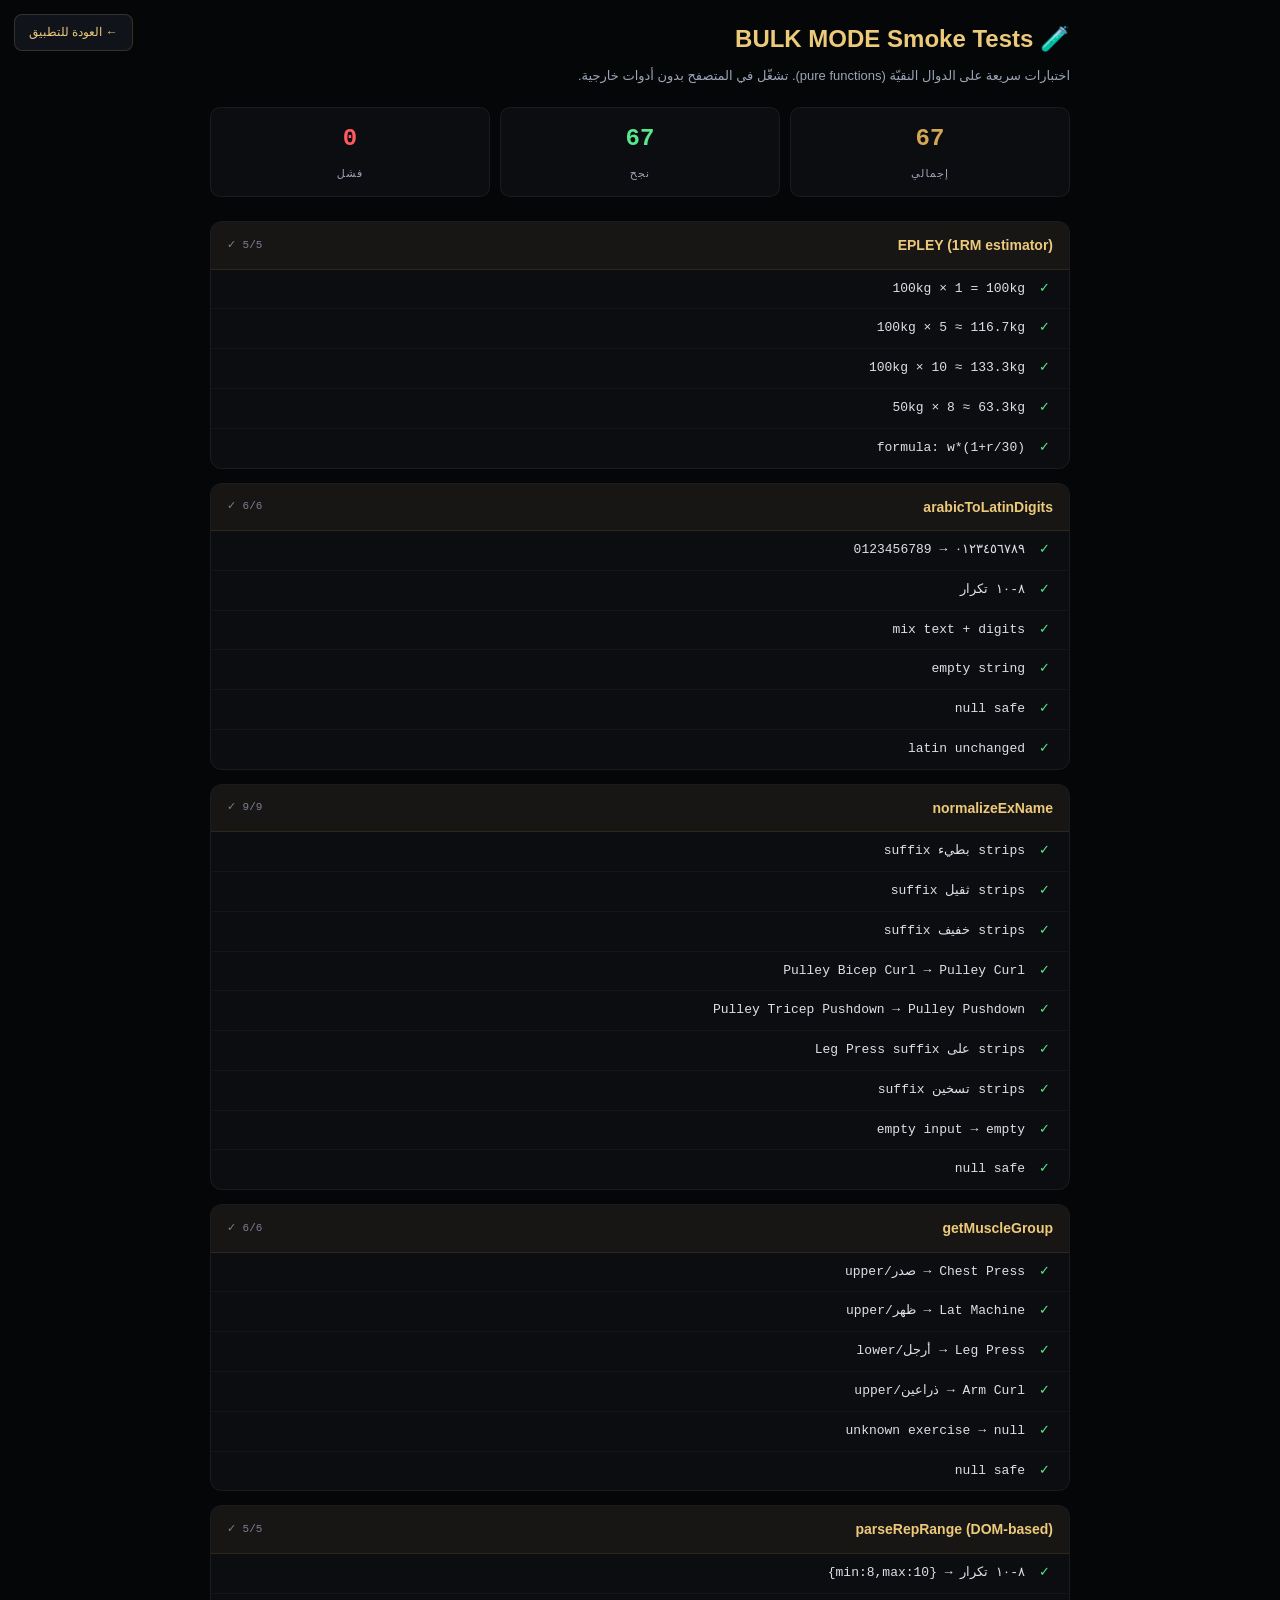
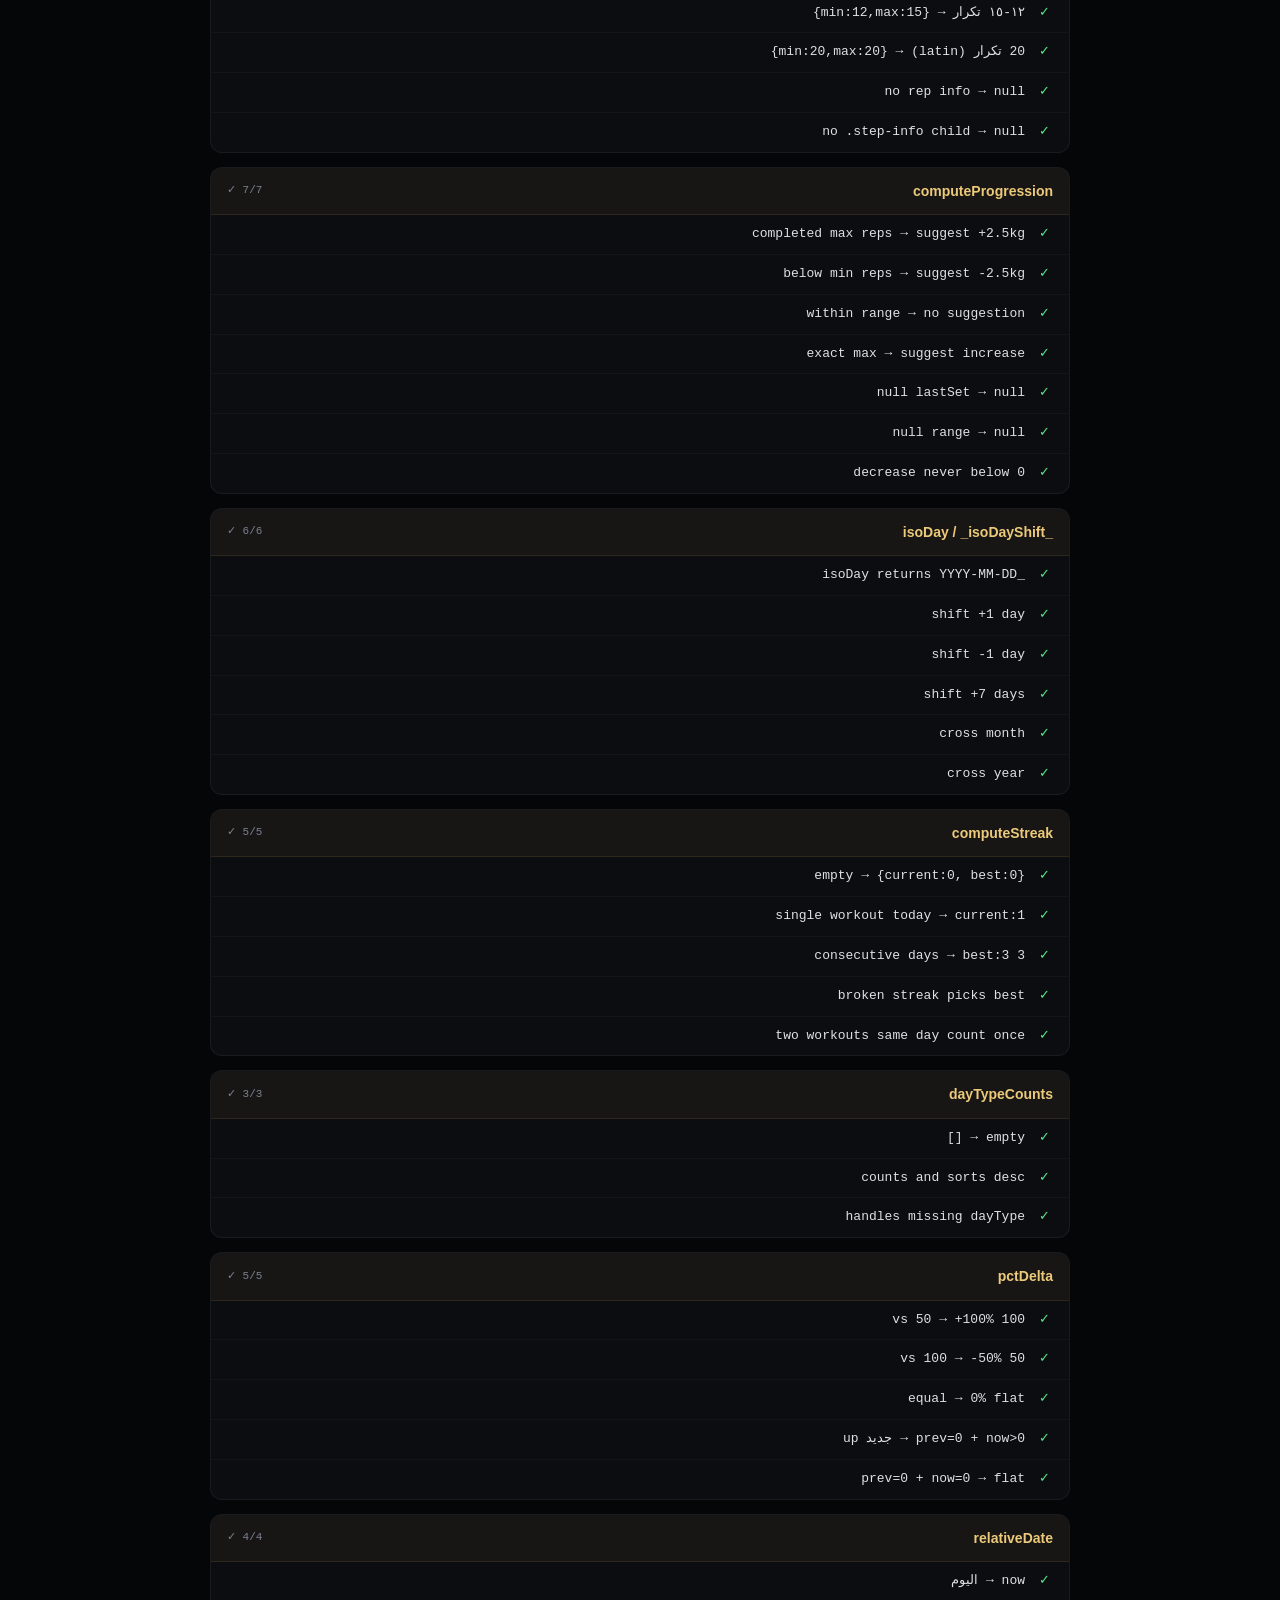
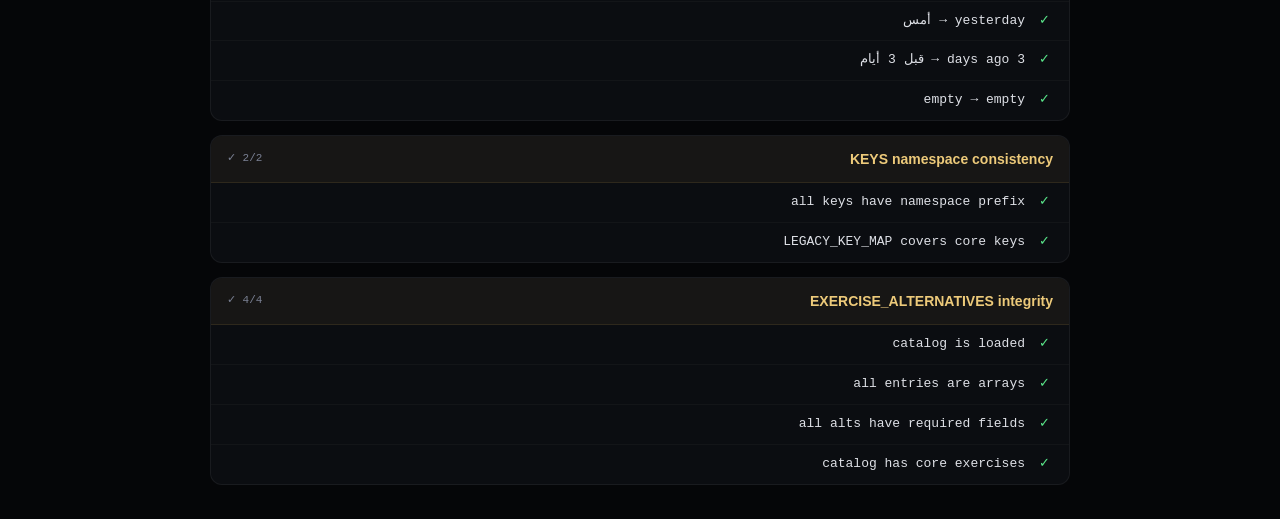
==== test.html @ 4becd94b "3.1" ====
<!DOCTYPE html>
<html lang="ar" dir="rtl">
<head>
<meta charset="UTF-8">
<meta name="viewport" content="width=device-width, initial-scale=1">
<title>BULK MODE — Smoke Tests</title>
<style>
  :root{--bg:#050608;--s1:#0B0D11;--s2:#10131A;--tx:#DEE0E6;--tx2:#9CA4B5;--tx3:#7A8093;--g1:#D4A853;--g2:#EDCA7A;--red:#FF5A5F;--grn:#5AE68A;--blue:#5AB4FF}
  *{box-sizing:border-box;margin:0;padding:0}
  body{background:var(--bg);color:var(--tx);font-family:'Rubik',sans-serif,system-ui;padding:20px;line-height:1.6;max-width:900px;margin:0 auto}
  h1{font-size:24px;margin-bottom:8px;color:var(--g2)}
  .subtitle{color:var(--tx2);font-size:13px;margin-bottom:20px}
  .summary{display:flex;gap:10px;margin-bottom:24px;flex-wrap:wrap}
  .stat{flex:1;min-width:120px;background:var(--s1);border:1px solid rgba(255,255,255,.06);border-radius:10px;padding:12px;text-align:center}
  .stat b{display:block;font-size:24px;font-family:'JetBrains Mono',monospace;font-weight:700}
  .stat span{font-size:11px;color:var(--tx2);text-transform:uppercase;letter-spacing:1px}
  .stat.pass b{color:var(--grn)}
  .stat.fail b{color:var(--red)}
  .stat.total b{color:var(--g1)}
  .group{background:var(--s1);border:1px solid rgba(255,255,255,.06);border-radius:12px;margin-bottom:14px;overflow:hidden}
  .group-title{padding:12px 16px;font-weight:700;background:rgba(212,168,83,.06);border-bottom:1px solid rgba(212,168,83,.12);color:var(--g2);font-size:14px;display:flex;justify-content:space-between;align-items:center}
  .group-title small{font-family:'JetBrains Mono',monospace;font-size:11px;color:var(--tx3);font-weight:400}
  .test{padding:9px 16px;border-bottom:1px solid rgba(255,255,255,.03);font-size:13px;display:flex;align-items:flex-start;gap:10px;font-family:'JetBrains Mono',monospace}
  .test:last-child{border-bottom:none}
  .test .icon{flex-shrink:0;width:18px;text-align:center}
  .test.pass .icon{color:var(--grn)}
  .test.fail .icon{color:var(--red)}
  .test.fail{background:rgba(255,90,95,.04)}
  .test .name{flex:1;color:var(--tx)}
  .test .msg{color:var(--tx3);font-size:11px;margin-top:3px;display:block}
  .test.fail .msg{color:var(--red)}
  .nav{position:fixed;top:14px;left:14px;background:var(--s2);border:1px solid rgba(212,168,83,.2);color:var(--g2);padding:8px 14px;border-radius:8px;text-decoration:none;font-size:12px;font-family:'Rubik',sans-serif}
  .nav:hover{background:rgba(212,168,83,.1)}
</style>
</head>
<body>
<a href="index.html" class="nav">← العودة للتطبيق</a>

<h1>🧪 BULK MODE Smoke Tests</h1>
<div class="subtitle">اختبارات سريعة على الدوال النقيّة (pure functions). تشغّل في المتصفح بدون أدوات خارجية.</div>

<div class="summary" id="summary">
  <div class="stat total"><b id="totalCount">0</b><span>إجمالي</span></div>
  <div class="stat pass"><b id="passCount">0</b><span>نجح</span></div>
  <div class="stat fail"><b id="failCount">0</b><span>فشل</span></div>
</div>

<div id="results"></div>

<!-- نحمّل ملفات المنطق مباشرة -->
<script src="js/data.js"></script>
<script src="js/session.js"></script>
<script src="js/substitutions.js"></script>
<script src="js/progress.js"></script>

<script>
// ============ Test Framework ============
const TESTS = [];
const RESULTS = [];

function group(name, fn){
  const g = {name, tests: []};
  TESTS.push(g);
  const original = {add: (t)=>g.tests.push(t)};
  fn(original);
}

function test(name, fn){
  return {name, fn};
}

function assertEq(actual, expected, msg){
  const a = JSON.stringify(actual);
  const e = JSON.stringify(expected);
  if(a !== e) throw new Error((msg?msg+'\n':'')+`expected ${e}, got ${a}`);
}

function assertTrue(cond, msg){
  if(!cond) throw new Error(msg || 'expected truthy value');
}

function assertNear(actual, expected, tolerance=0.01, msg){
  if(Math.abs(actual-expected) > tolerance) throw new Error((msg?msg+'\n':'')+`expected ~${expected}, got ${actual} (tolerance: ${tolerance})`);
}

// ============ Test Definitions ============

group('EPLEY (1RM estimator)', (g)=>{
  g.add(test('100kg × 1 = 100kg', ()=>assertNear(EPLEY(100,1), 100*1.033, 0.5)));
  g.add(test('100kg × 5 ≈ 116.7kg', ()=>assertNear(EPLEY(100,5), 116.666, 0.5)));
  g.add(test('100kg × 10 ≈ 133.3kg', ()=>assertNear(EPLEY(100,10), 133.333, 0.5)));
  g.add(test('50kg × 8 ≈ 63.3kg', ()=>assertNear(EPLEY(50,8), 63.333, 0.5)));
  g.add(test('formula: w*(1+r/30)', ()=>assertEq(EPLEY(60,6), 60*(1+6/30))));
});

group('arabicToLatinDigits', (g)=>{
  g.add(test('٠١٢٣٤٥٦٧٨٩ → 0123456789', ()=>assertEq(arabicToLatinDigits('٠١٢٣٤٥٦٧٨٩'), '0123456789')));
  g.add(test('٨-١٠ تكرار', ()=>assertEq(arabicToLatinDigits('٨-١٠ تكرار'), '8-10 تكرار')));
  g.add(test('mix text + digits', ()=>assertEq(arabicToLatinDigits('سيت ٣ · ١٥ كجم'), 'سيت 3 · 15 كجم')));
  g.add(test('empty string', ()=>assertEq(arabicToLatinDigits(''), '')));
  g.add(test('null safe', ()=>assertEq(arabicToLatinDigits(null), '')));
  g.add(test('latin unchanged', ()=>assertEq(arabicToLatinDigits('hello 123'), 'hello 123')));
});

group('normalizeExName', (g)=>{
  g.add(test('strips بطيء suffix', ()=>assertEq(normalizeExName('Chest Press بطيء'), 'Chest Press')));
  g.add(test('strips ثقيل suffix', ()=>assertEq(normalizeExName('Shoulder Press ثقيل'), 'Shoulder Press')));
  g.add(test('strips خفيف suffix', ()=>assertEq(normalizeExName('Leg Press خفيف'), 'Leg Press')));
  g.add(test('Pulley Bicep Curl → Pulley Curl', ()=>assertEq(normalizeExName('Pulley — Bicep Curl'), 'Pulley Curl')));
  g.add(test('Pulley Tricep Pushdown → Pulley Pushdown', ()=>assertEq(normalizeExName('Pulley — Tricep Pushdown'), 'Pulley Pushdown')));
  g.add(test('strips على Leg Press suffix', ()=>assertEq(normalizeExName('Calf Raise على Leg Press'), 'Calf Raise')));
  g.add(test('strips تسخين suffix', ()=>assertEq(normalizeExName('Chest Press — تسخين'), 'Chest Press')));
  g.add(test('empty input → empty', ()=>assertEq(normalizeExName(''), '')));
  g.add(test('null safe', ()=>assertEq(normalizeExName(null), '')));
});

group('getMuscleGroup', (g)=>{
  g.add(test('Chest Press → صدر/upper', ()=>{
    const mg = getMuscleGroup('Chest Press');
    assertTrue(mg && mg.group==='صدر' && mg.region==='upper');
  }));
  g.add(test('Lat Machine → ظهر/upper', ()=>{
    const mg = getMuscleGroup('Lat Machine');
    assertTrue(mg && mg.group==='ظهر' && mg.region==='upper');
  }));
  g.add(test('Leg Press → أرجل/lower', ()=>{
    const mg = getMuscleGroup('Leg Press');
    assertTrue(mg && mg.group==='أرجل' && mg.region==='lower');
  }));
  g.add(test('Arm Curl → ذراعين/upper', ()=>{
    const mg = getMuscleGroup('Arm Curl');
    assertTrue(mg && mg.group==='ذراعين' && mg.region==='upper');
  }));
  g.add(test('unknown exercise → null', ()=>assertEq(getMuscleGroup('Unknown Exercise'), null)));
  g.add(test('null safe', ()=>assertEq(getMuscleGroup(null), null)));
});

group('parseRepRange (DOM-based)', (g)=>{
  function makeStep(infoText){
    const step = document.createElement('div');
    step.innerHTML = `<div class="step-info">${infoText}</div>`;
    return step;
  }
  g.add(test('٨-١٠ تكرار → {min:8,max:10}', ()=>{
    const r = parseRepRange(makeStep('٨-١٠ تكرار · ١٥ كجم'));
    assertEq(r, {min:8, max:10});
  }));
  g.add(test('١٢-١٥ تكرار → {min:12,max:15}', ()=>{
    const r = parseRepRange(makeStep('١٢-١٥ تكرار'));
    assertEq(r, {min:12, max:15});
  }));
  g.add(test('20 تكرار (latin) → {min:20,max:20}', ()=>{
    const r = parseRepRange(makeStep('20 تكرار'));
    assertEq(r, {min:20, max:20});
  }));
  g.add(test('no rep info → null', ()=>{
    const r = parseRepRange(makeStep('بدون أرقام'));
    assertEq(r, null);
  }));
  g.add(test('no .step-info child → null', ()=>{
    const empty = document.createElement('div');
    assertEq(parseRepRange(empty), null);
  }));
});

group('computeProgression', (g)=>{
  g.add(test('completed max reps → suggest +2.5kg', ()=>{
    const s = computeProgression({weight:15, reps:10}, {min:8, max:10});
    assertEq(s.suggestedWeight, 17.5);
    assertEq(s.kind, 'increase');
  }));
  g.add(test('below min reps → suggest -2.5kg', ()=>{
    const s = computeProgression({weight:15, reps:6}, {min:8, max:10});
    assertEq(s.suggestedWeight, 12.5);
    assertEq(s.kind, 'decrease');
  }));
  g.add(test('within range → no suggestion', ()=>{
    const s = computeProgression({weight:15, reps:9}, {min:8, max:10});
    assertEq(s, null);
  }));
  g.add(test('exact max → suggest increase', ()=>{
    const s = computeProgression({weight:20, reps:10}, {min:8, max:10});
    assertEq(s.kind, 'increase');
  }));
  g.add(test('null lastSet → null', ()=>assertEq(computeProgression(null, {min:8,max:10}), null)));
  g.add(test('null range → null', ()=>assertEq(computeProgression({weight:15,reps:10}, null), null)));
  g.add(test('decrease never below 0', ()=>{
    const s = computeProgression({weight:1, reps:2}, {min:8, max:10});
    assertTrue(s.suggestedWeight >= 0);
  }));
});

group('_isoDay / _isoDayShift', (g)=>{
  g.add(test('_isoDay returns YYYY-MM-DD', ()=>{
    const d = _isoDay();
    assertTrue(/^\d{4}-\d{2}-\d{2}$/.test(d), 'format: '+d);
  }));
  g.add(test('shift +1 day', ()=>assertEq(_isoDayShift('2026-05-20', 1), '2026-05-21')));
  g.add(test('shift -1 day', ()=>assertEq(_isoDayShift('2026-05-20', -1), '2026-05-19')));
  g.add(test('shift +7 days', ()=>assertEq(_isoDayShift('2026-05-20', 7), '2026-05-27')));
  g.add(test('cross month', ()=>assertEq(_isoDayShift('2026-05-31', 1), '2026-06-01')));
  g.add(test('cross year', ()=>assertEq(_isoDayShift('2026-12-31', 1), '2027-01-01')));
});

group('computeStreak', (g)=>{
  function mkW(dateISO){return {startTime: dateISO+'T10:00:00Z'}}
  g.add(test('empty → {current:0, best:0}', ()=>assertEq(computeStreak([]), {current:0, best:0})));
  g.add(test('single workout today → current:1', ()=>{
    const today = _isoDay();
    const r = computeStreak([mkW(today)]);
    assertEq(r.current, 1);
    assertEq(r.best, 1);
  }));
  g.add(test('3 consecutive days → best:3', ()=>{
    const today = _isoDay();
    const yest = _isoDayShift(today, -1);
    const prev2 = _isoDayShift(today, -2);
    const r = computeStreak([mkW(prev2), mkW(yest), mkW(today)]);
    assertEq(r.current, 3);
    assertEq(r.best, 3);
  }));
  g.add(test('broken streak picks best', ()=>{
    // 3 in a row, gap, then 2 in a row (older first)
    const r = computeStreak([
      mkW('2026-01-01'), mkW('2026-01-02'), mkW('2026-01-03'),  // best:3
      mkW('2026-01-10'), mkW('2026-01-11')                       // current:0 (too old)
    ]);
    assertEq(r.best, 3);
  }));
  g.add(test('two workouts same day count once', ()=>{
    const today = _isoDay();
    const r = computeStreak([mkW(today), mkW(today)]);
    assertEq(r.current, 1);
  }));
});

group('dayTypeCounts', (g)=>{
  g.add(test('empty → []', ()=>assertEq(dayTypeCounts([]), [])));
  g.add(test('counts and sorts desc', ()=>{
    const r = dayTypeCounts([
      {dayType:'UPPER A'}, {dayType:'UPPER A'}, {dayType:'UPPER A'},
      {dayType:'BACK & WINGS'}, {dayType:'BACK & WINGS'},
      {dayType:'ARMS A'}
    ]);
    assertEq(r[0], ['UPPER A', 3]);
    assertEq(r[1], ['BACK & WINGS', 2]);
    assertEq(r[2], ['ARMS A', 1]);
  }));
  g.add(test('handles missing dayType', ()=>{
    const r = dayTypeCounts([{dayType:'UPPER A'}, {}]);
    assertEq(r.length, 2);
  }));
});

group('pctDelta', (g)=>{
  g.add(test('100 vs 50 → +100%', ()=>{
    const d = pctDelta(100, 50);
    assertEq(d.txt, '+100%');
    assertEq(d.cls, 'up');
  }));
  g.add(test('50 vs 100 → -50%', ()=>{
    const d = pctDelta(50, 100);
    assertEq(d.txt, '-50%');
    assertEq(d.cls, 'down');
  }));
  g.add(test('equal → 0% flat', ()=>{
    const d = pctDelta(75, 75);
    assertEq(d.txt, '0%');
    assertEq(d.cls, 'flat');
  }));
  g.add(test('prev=0 + now>0 → جديد up', ()=>{
    const d = pctDelta(50, 0);
    assertEq(d.cls, 'up');
  }));
  g.add(test('prev=0 + now=0 → flat', ()=>{
    const d = pctDelta(0, 0);
    assertEq(d.cls, 'flat');
  }));
});

group('relativeDate', (g)=>{
  g.add(test('now → اليوم', ()=>assertEq(relativeDate(new Date().toISOString()), 'اليوم')));
  g.add(test('yesterday → أمس', ()=>{
    const y = new Date(); y.setDate(y.getDate()-1);
    assertEq(relativeDate(y.toISOString()), 'أمس');
  }));
  g.add(test('3 days ago → قبل 3 أيام', ()=>{
    const d = new Date(); d.setDate(d.getDate()-3);
    assertEq(relativeDate(d.toISOString()), 'قبل 3 أيام');
  }));
  g.add(test('empty → empty', ()=>assertEq(relativeDate(''), '')));
});

group('KEYS namespace consistency', (g)=>{
  g.add(test('all keys have namespace prefix', ()=>{
    for(const [k,v] of Object.entries(KEYS)){
      assertTrue(/^(app|session|subs):/.test(v), `${k}=${v} missing prefix`);
    }
  }));
  g.add(test('LEGACY_KEY_MAP covers core keys', ()=>{
    assertTrue(LEGACY_KEY_MAP['onboarded']);
    assertTrue(LEGACY_KEY_MAP['currentSession']);
    assertTrue(LEGACY_KEY_MAP['theme']);
    assertTrue(LEGACY_KEY_MAP['substitutions']);
  }));
});

group('EXERCISE_ALTERNATIVES integrity', (g)=>{
  g.add(test('catalog is loaded', ()=>assertTrue(typeof EXERCISE_ALTERNATIVES === 'object')));
  g.add(test('all entries are arrays', ()=>{
    for(const [name,alts] of Object.entries(EXERCISE_ALTERNATIVES)){
      assertTrue(Array.isArray(alts), `${name} not an array`);
    }
  }));
  g.add(test('all alts have required fields', ()=>{
    for(const [name,alts] of Object.entries(EXERCISE_ALTERNATIVES)){
      for(const alt of alts){
        assertTrue(typeof alt.name === 'string', `${name}: alt missing name`);
        assertTrue(typeof alt.reason === 'string', `${name}: alt missing reason`);
        assertTrue(typeof alt.muscleMatch === 'number', `${name}: alt missing muscleMatch`);
        assertTrue(alt.muscleMatch>=0 && alt.muscleMatch<=100, `${name}: muscleMatch out of range`);
      }
    }
  }));
  g.add(test('catalog has core exercises', ()=>{
    assertTrue(EXERCISE_ALTERNATIVES['Chest Press']);
    assertTrue(EXERCISE_ALTERNATIVES['Lat Machine']);
    assertTrue(EXERCISE_ALTERNATIVES['Leg Press']);
  }));
});

// ============ Runner ============
function runTests(){
  const resultsEl = document.getElementById('results');
  let totalPass=0, totalFail=0, total=0;
  for(const g of TESTS){
    const gEl = document.createElement('div');
    gEl.className = 'group';
    let gPass=0, gFail=0;
    let testsHtml='';
    for(const t of g.tests){
      total++;
      try{
        t.fn();
        gPass++; totalPass++;
        testsHtml += `<div class="test pass"><span class="icon">✓</span><span class="name">${t.name}</span></div>`;
      }catch(e){
        gFail++; totalFail++;
        const msg=(e.message||'').replace(/</g,'&lt;');
        testsHtml += `<div class="test fail"><span class="icon">✗</span><span class="name">${t.name}<span class="msg">${msg}</span></span></div>`;
      }
    }
    const status = gFail>0 ? `${gFail} فشل / ${g.tests.length}` : `${gPass}/${g.tests.length} ✓`;
    gEl.innerHTML = `<div class="group-title">${g.name}<small>${status}</small></div>${testsHtml}`;
    resultsEl.appendChild(gEl);
  }
  document.getElementById('totalCount').textContent = total;
  document.getElementById('passCount').textContent = totalPass;
  document.getElementById('failCount').textContent = totalFail;
  if(totalFail>0) document.title = `(${totalFail} fail) BULK MODE Tests`;
  else document.title = `(✓ ${total}) BULK MODE Tests`;
}

// انتظر حتى تحمّل كل الـ scripts
window.addEventListener('load', runTests);
</script>
</body>
</html>
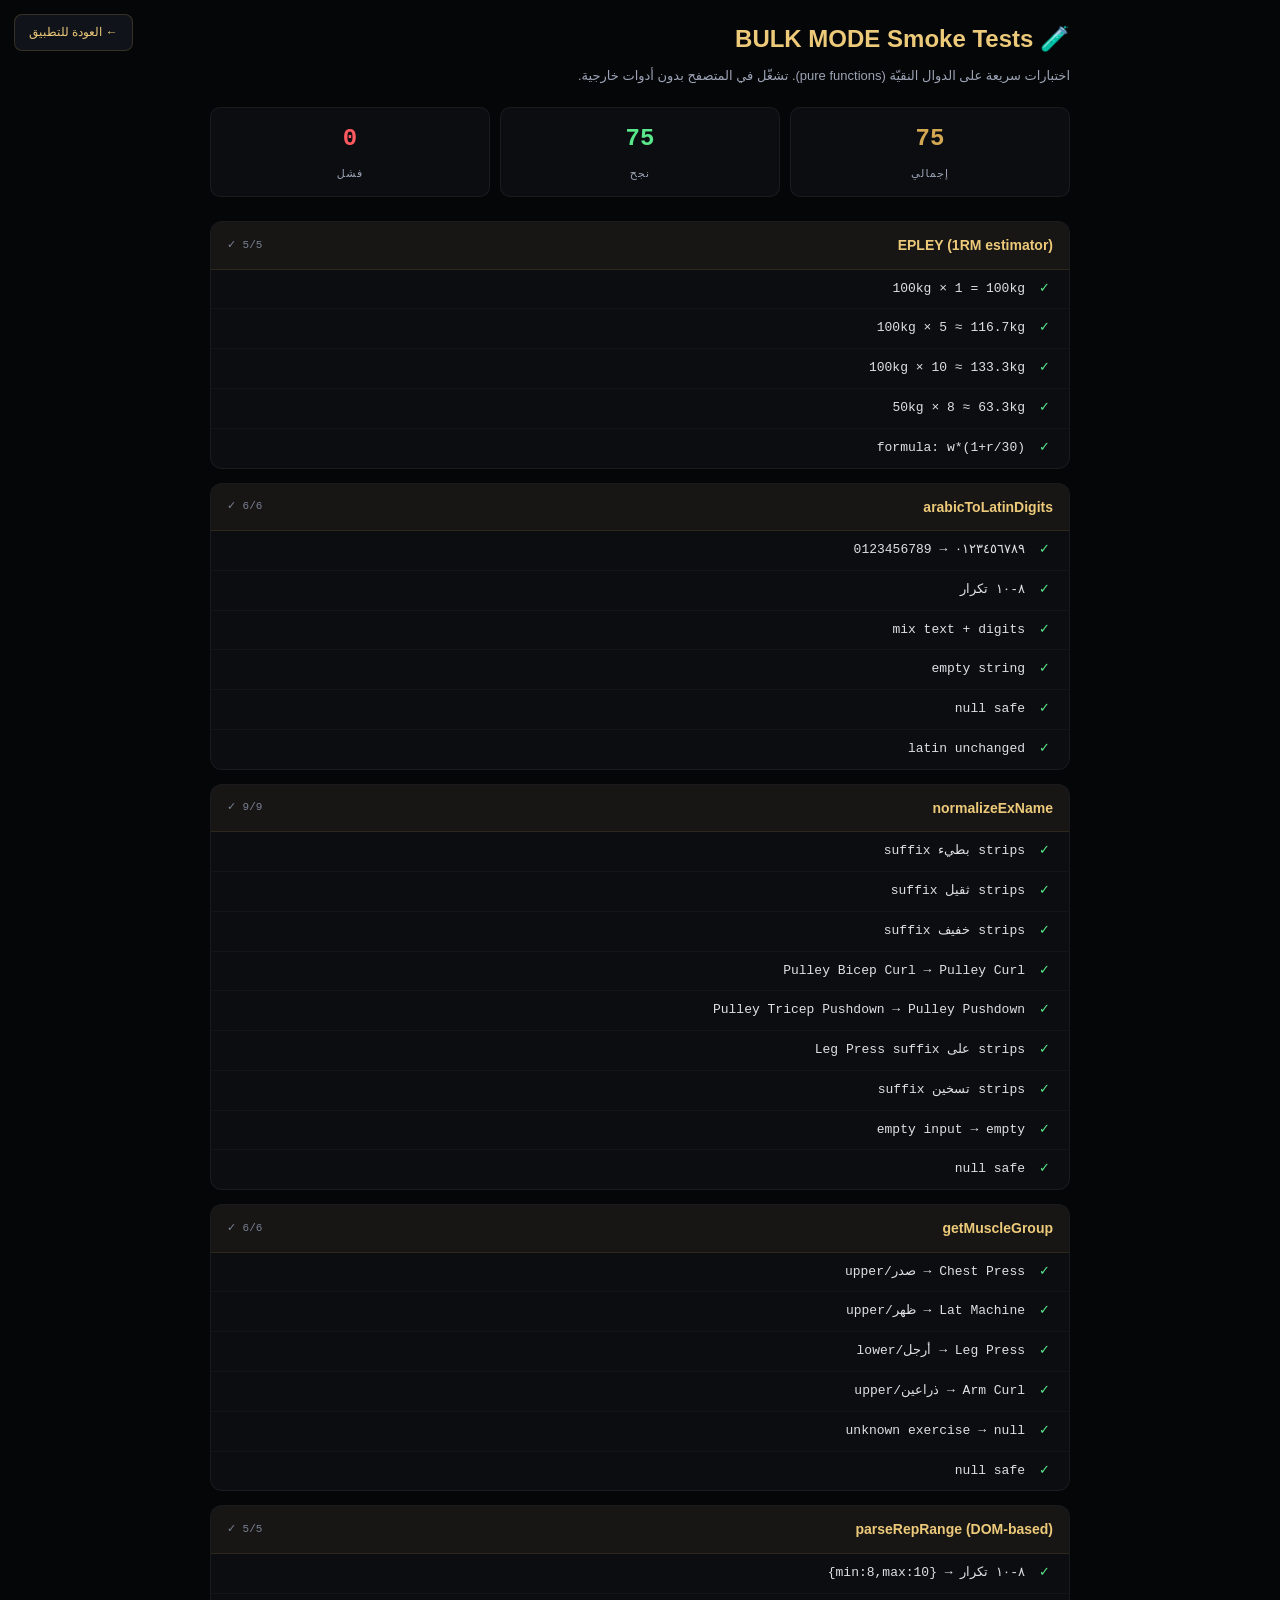
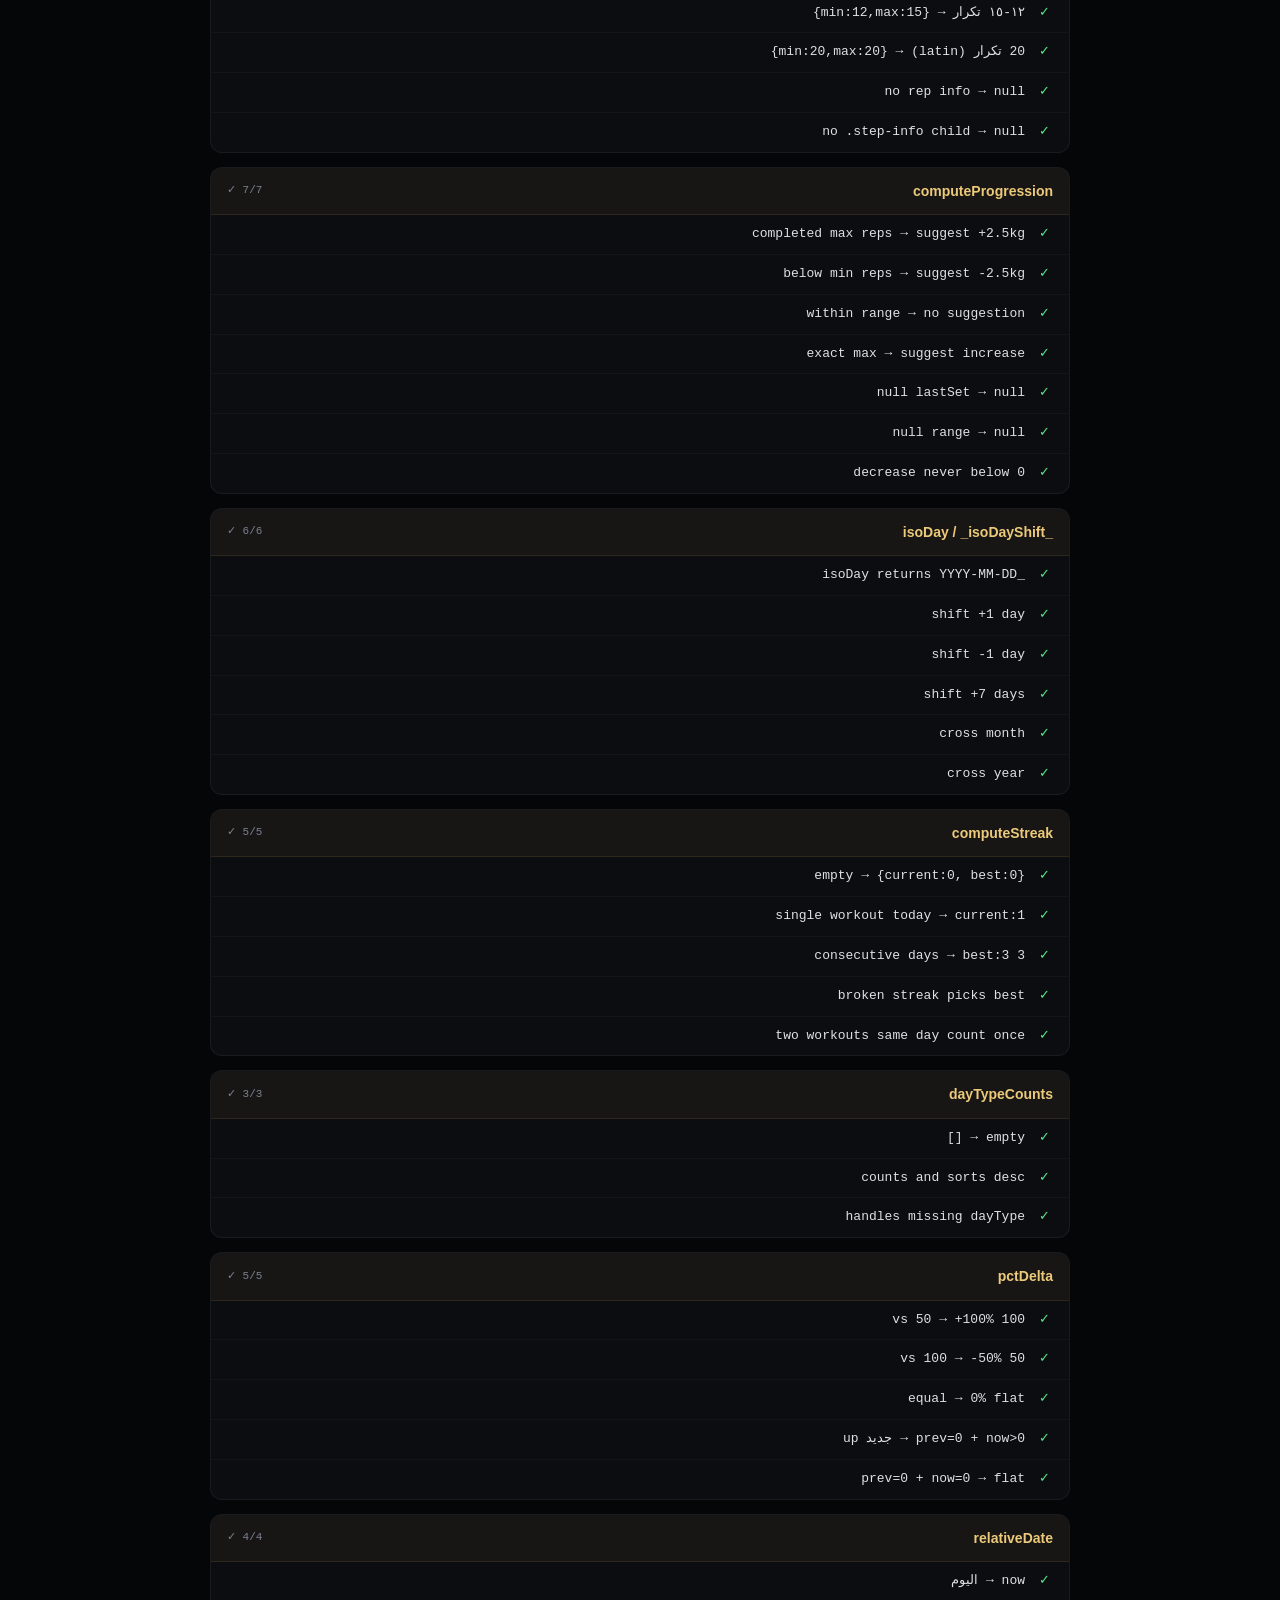
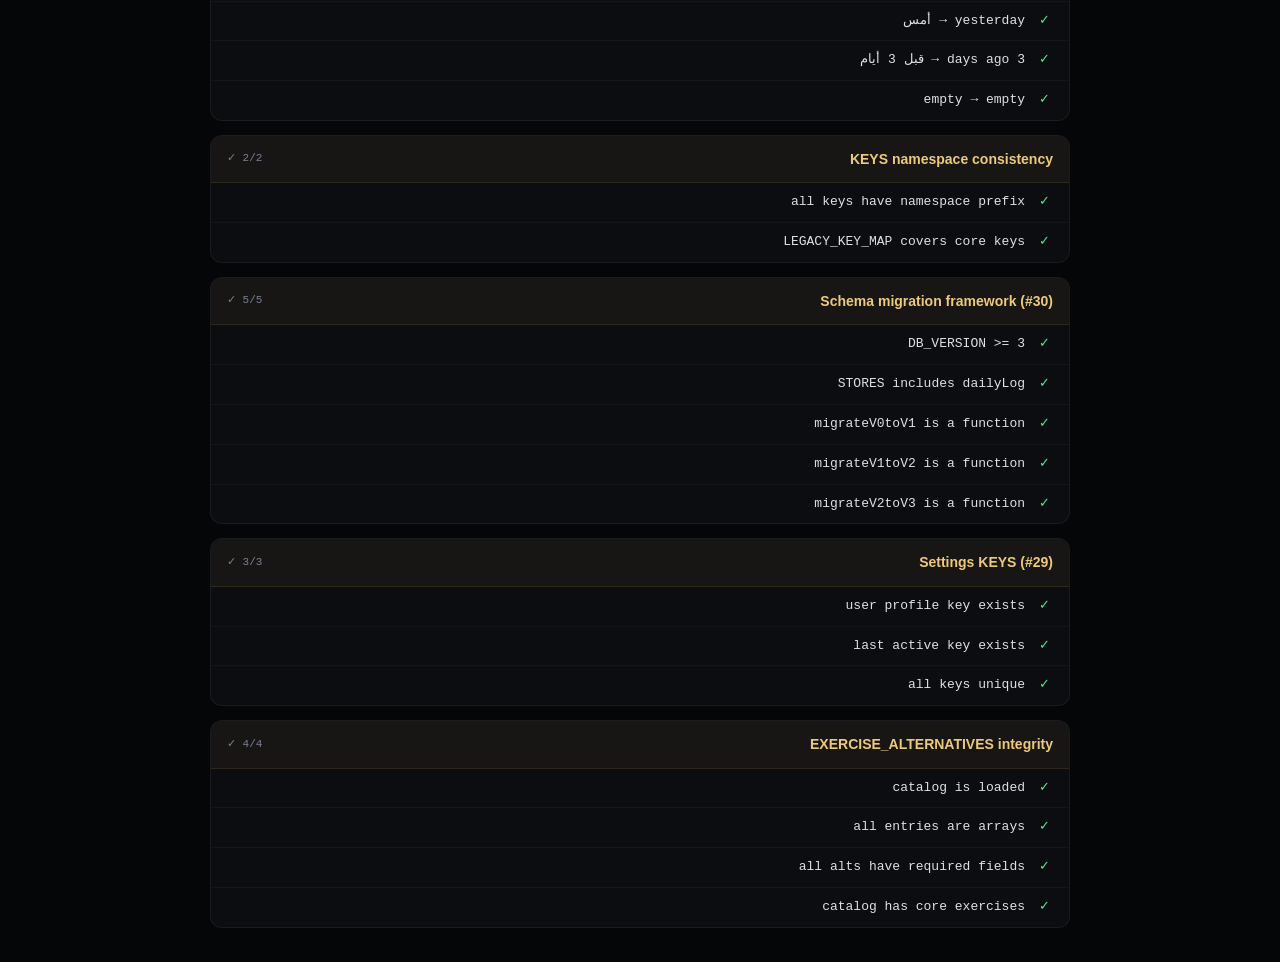
==== commit ac5f9d9c: "3.2" ====
--- a/test.html
+++ b/test.html
@@ -305,6 +305,24 @@
   }));
 });
 
+group('Schema migration framework (#30)', (g)=>{
+  g.add(test('DB_VERSION >= 3', ()=>assertTrue(DB_VERSION >= 3, 'DB_VERSION='+DB_VERSION)));
+  g.add(test('STORES includes dailyLog', ()=>assertTrue(STORES.indexOf('dailyLog') >= 0)));
+  g.add(test('migrateV0toV1 is a function', ()=>assertTrue(typeof migrateV0toV1 === 'function')));
+  g.add(test('migrateV1toV2 is a function', ()=>assertTrue(typeof migrateV1toV2 === 'function')));
+  g.add(test('migrateV2toV3 is a function', ()=>assertTrue(typeof migrateV2toV3 === 'function')));
+});
+
+group('Settings KEYS (#29)', (g)=>{
+  g.add(test('user profile key exists', ()=>assertEq(KEYS.USER_PROFILE, 'app:user_profile')));
+  g.add(test('last active key exists', ()=>assertEq(KEYS.LAST_ACTIVE_AT, 'session:last_active_at')));
+  g.add(test('all keys unique', ()=>{
+    const values = Object.values(KEYS);
+    const unique = new Set(values);
+    assertEq(values.length, unique.size, 'duplicate key found');
+  }));
+});
+
 group('EXERCISE_ALTERNATIVES integrity', (g)=>{
   g.add(test('catalog is loaded', ()=>assertTrue(typeof EXERCISE_ALTERNATIVES === 'object')));
   g.add(test('all entries are arrays', ()=>{
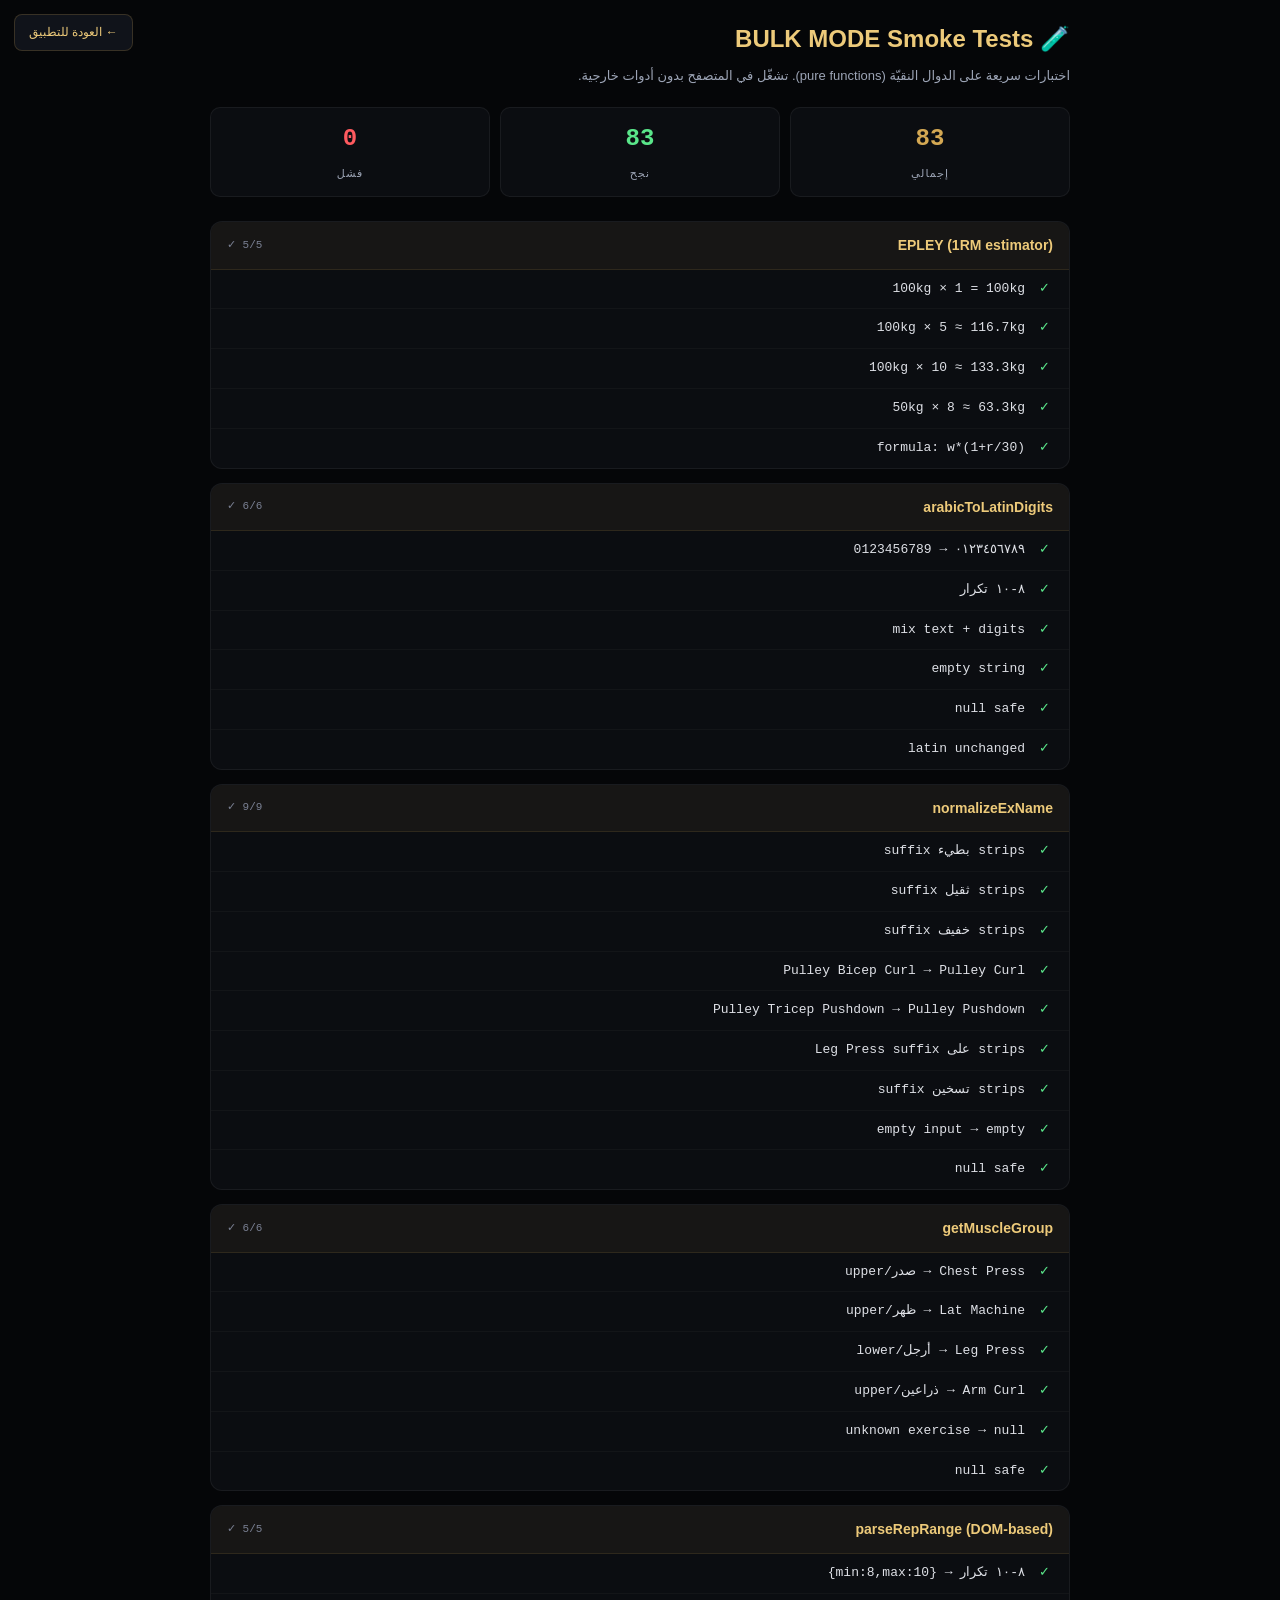
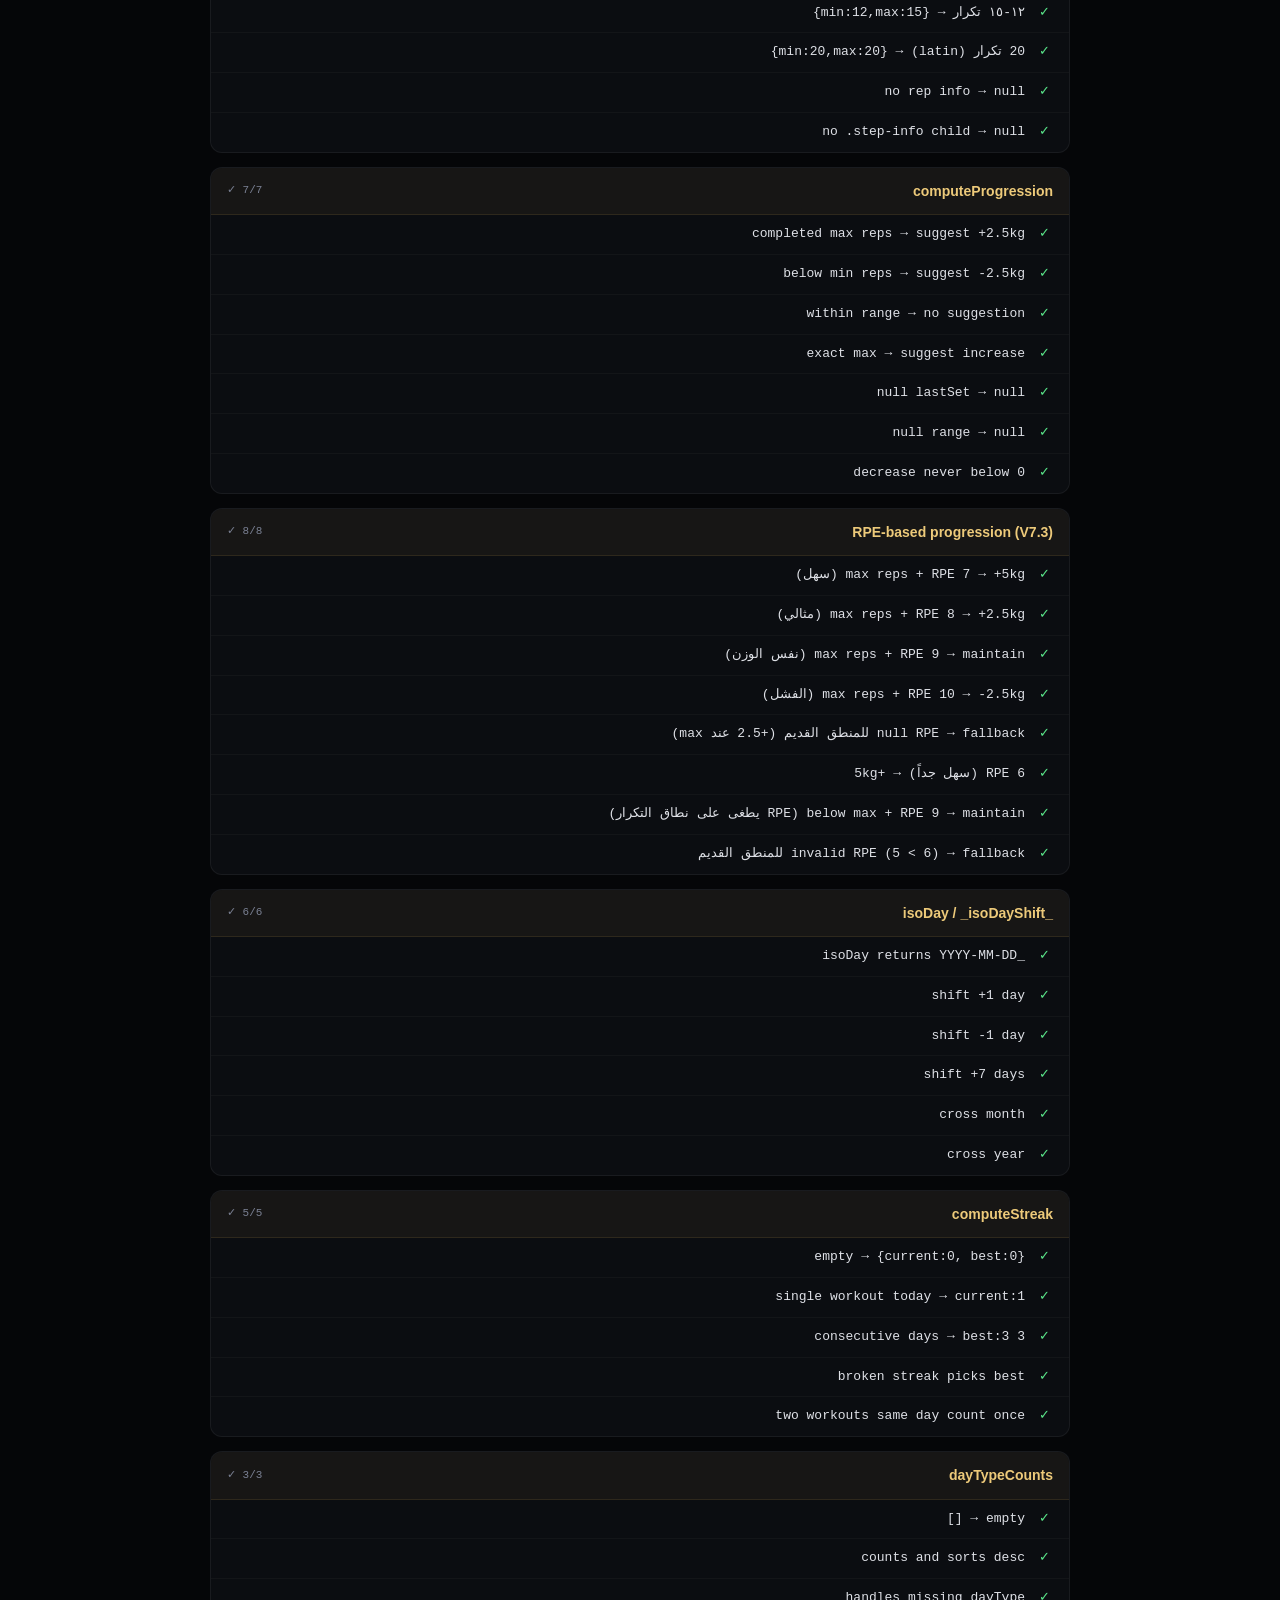
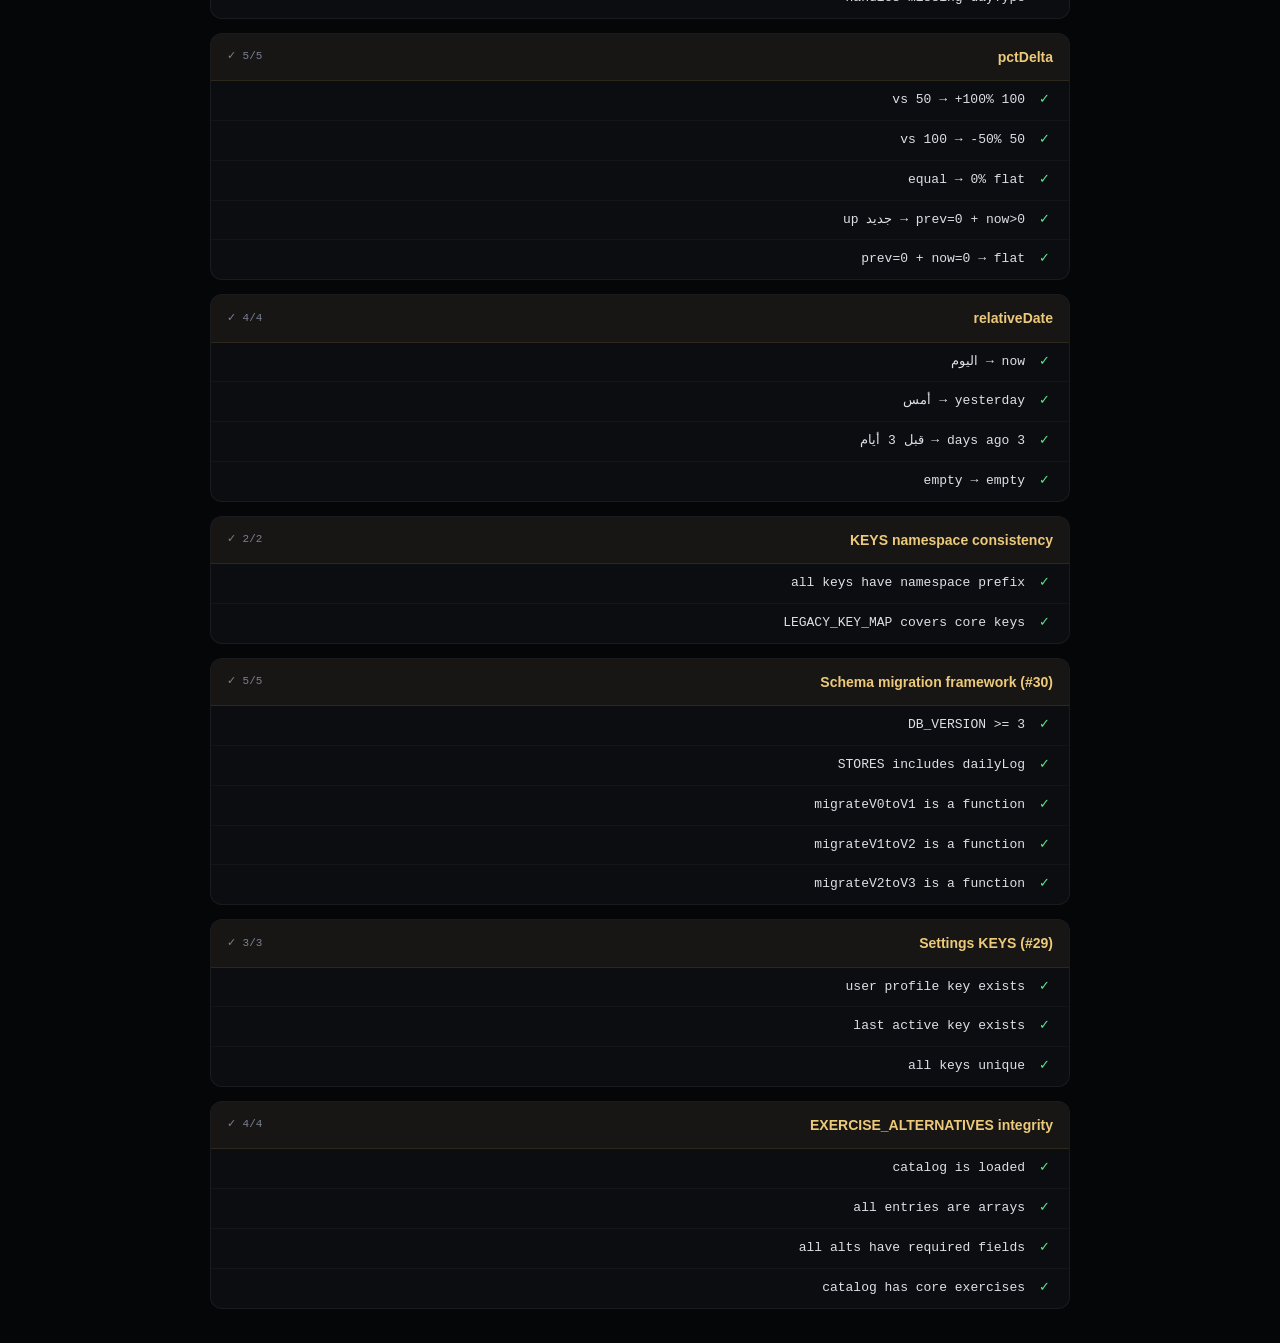
==== commit bd673517: "3.5" ====
--- a/test.html
+++ b/test.html
@@ -190,6 +190,51 @@
   }));
 });
 
+// V7.3 — RPE-based progression tests
+group('RPE-based progression (V7.3)', (g)=>{
+  g.add(test('max reps + RPE 7 → +5kg (سهل)', ()=>{
+    const s = computeProgression({weight:15, reps:10}, {min:8, max:10}, 7);
+    assertEq(s.suggestedWeight, 20);
+    assertEq(s.kind, 'increase');
+  }));
+  g.add(test('max reps + RPE 8 → +2.5kg (مثالي)', ()=>{
+    const s = computeProgression({weight:15, reps:10}, {min:8, max:10}, 8);
+    assertEq(s.suggestedWeight, 17.5);
+    assertEq(s.kind, 'increase');
+  }));
+  g.add(test('max reps + RPE 9 → maintain (نفس الوزن)', ()=>{
+    const s = computeProgression({weight:15, reps:10}, {min:8, max:10}, 9);
+    assertEq(s.suggestedWeight, 15);
+    assertEq(s.kind, 'maintain');
+  }));
+  g.add(test('max reps + RPE 10 → -2.5kg (الفشل)', ()=>{
+    const s = computeProgression({weight:15, reps:10}, {min:8, max:10}, 10);
+    assertEq(s.suggestedWeight, 12.5);
+    assertEq(s.kind, 'decrease');
+  }));
+  g.add(test('null RPE → fallback للمنطق القديم (+2.5 عند max)', ()=>{
+    const s = computeProgression({weight:15, reps:10}, {min:8, max:10}, null);
+    assertEq(s.suggestedWeight, 17.5);
+    assertEq(s.kind, 'increase');
+  }));
+  g.add(test('RPE 6 (سهل جداً) → +5kg', ()=>{
+    const s = computeProgression({weight:20, reps:8}, {min:8, max:10}, 6);
+    assertEq(s.suggestedWeight, 25);
+    assertEq(s.kind, 'increase');
+  }));
+  g.add(test('below max + RPE 9 → maintain (RPE يطغى على نطاق التكرار)', ()=>{
+    // في الوضع القديم بدون RPE، هذا ضمن النطاق (لا اقتراح). مع RPE 9 → maintain.
+    const s = computeProgression({weight:15, reps:9}, {min:8, max:10}, 9);
+    assertTrue(s !== null, 'expected suggestion, got null');
+    assertEq(s.kind, 'maintain');
+  }));
+  g.add(test('invalid RPE (5 < 6) → fallback للمنطق القديم', ()=>{
+    const s = computeProgression({weight:15, reps:10}, {min:8, max:10}, 5);
+    assertEq(s.kind, 'increase'); // old logic: max reps → +2.5
+    assertEq(s.suggestedWeight, 17.5);
+  }));
+});
+
 group('_isoDay / _isoDayShift', (g)=>{
   g.add(test('_isoDay returns YYYY-MM-DD', ()=>{
     const d = _isoDay();
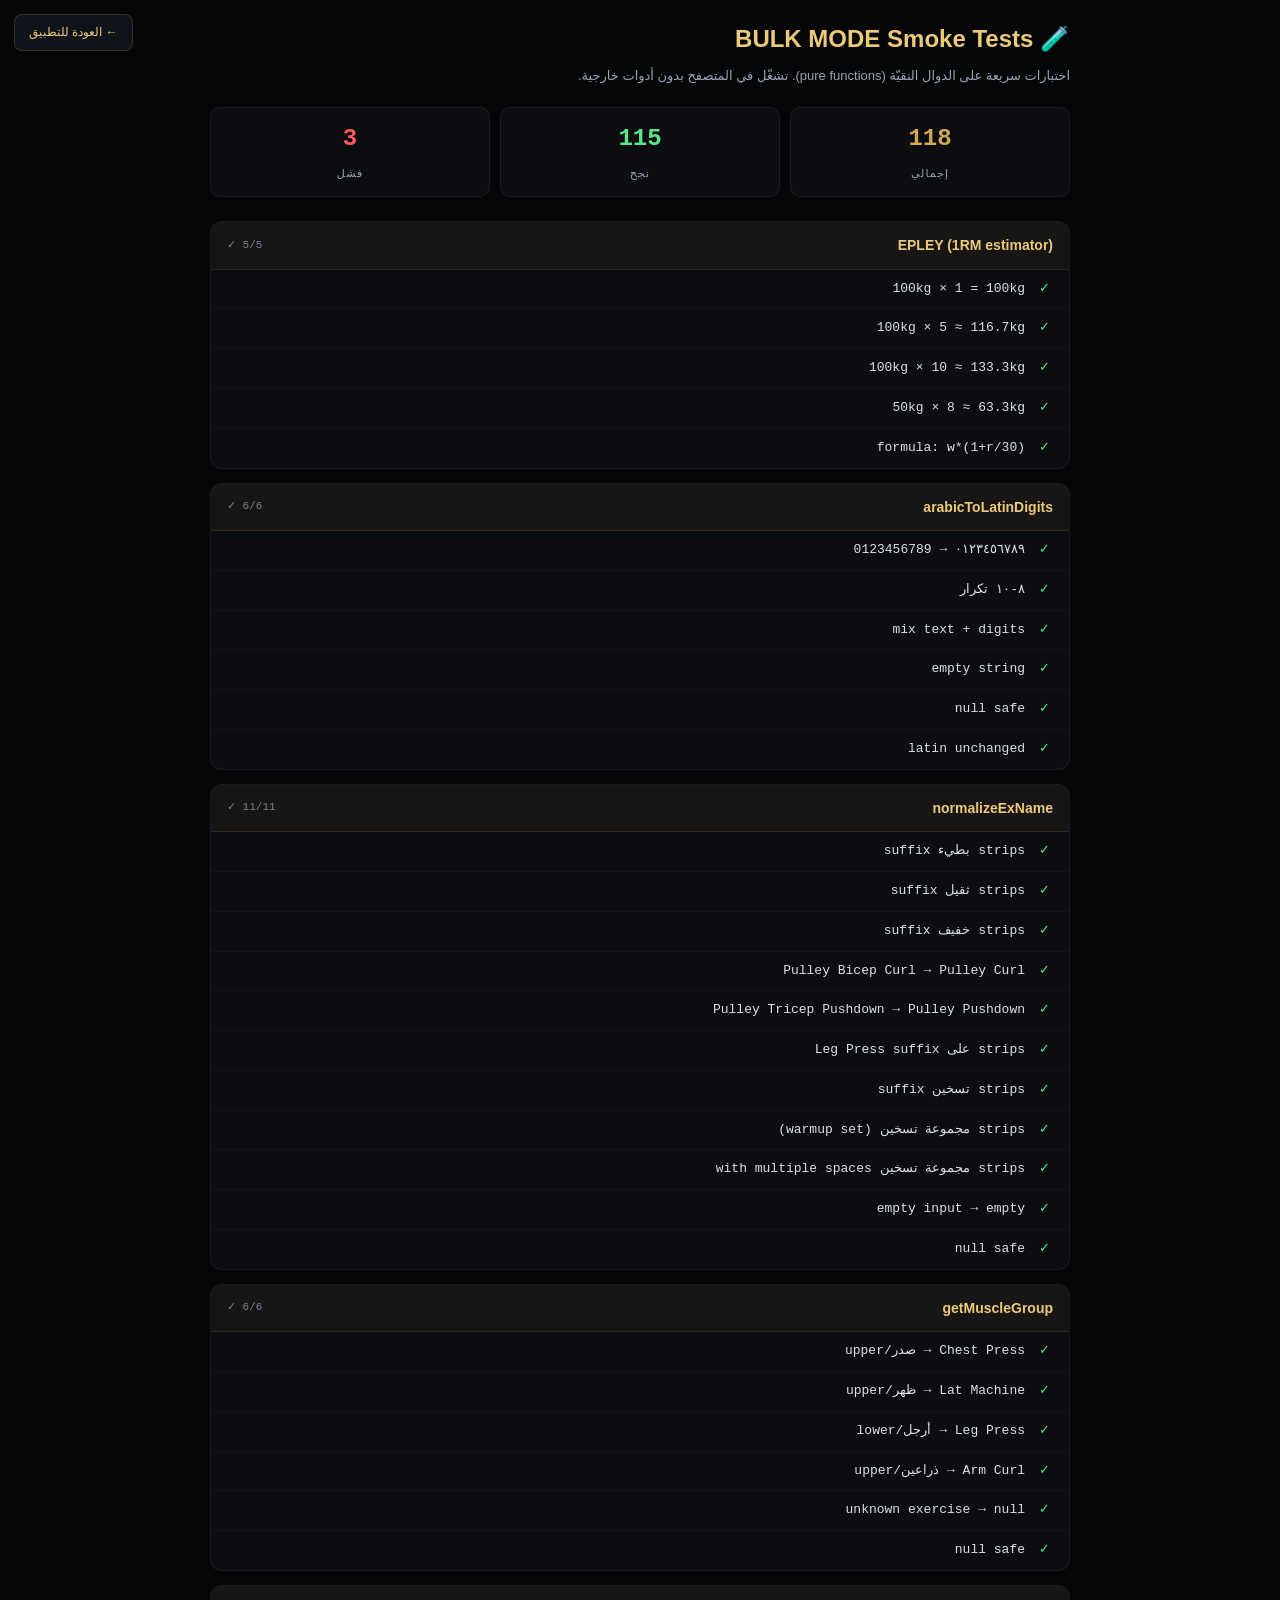
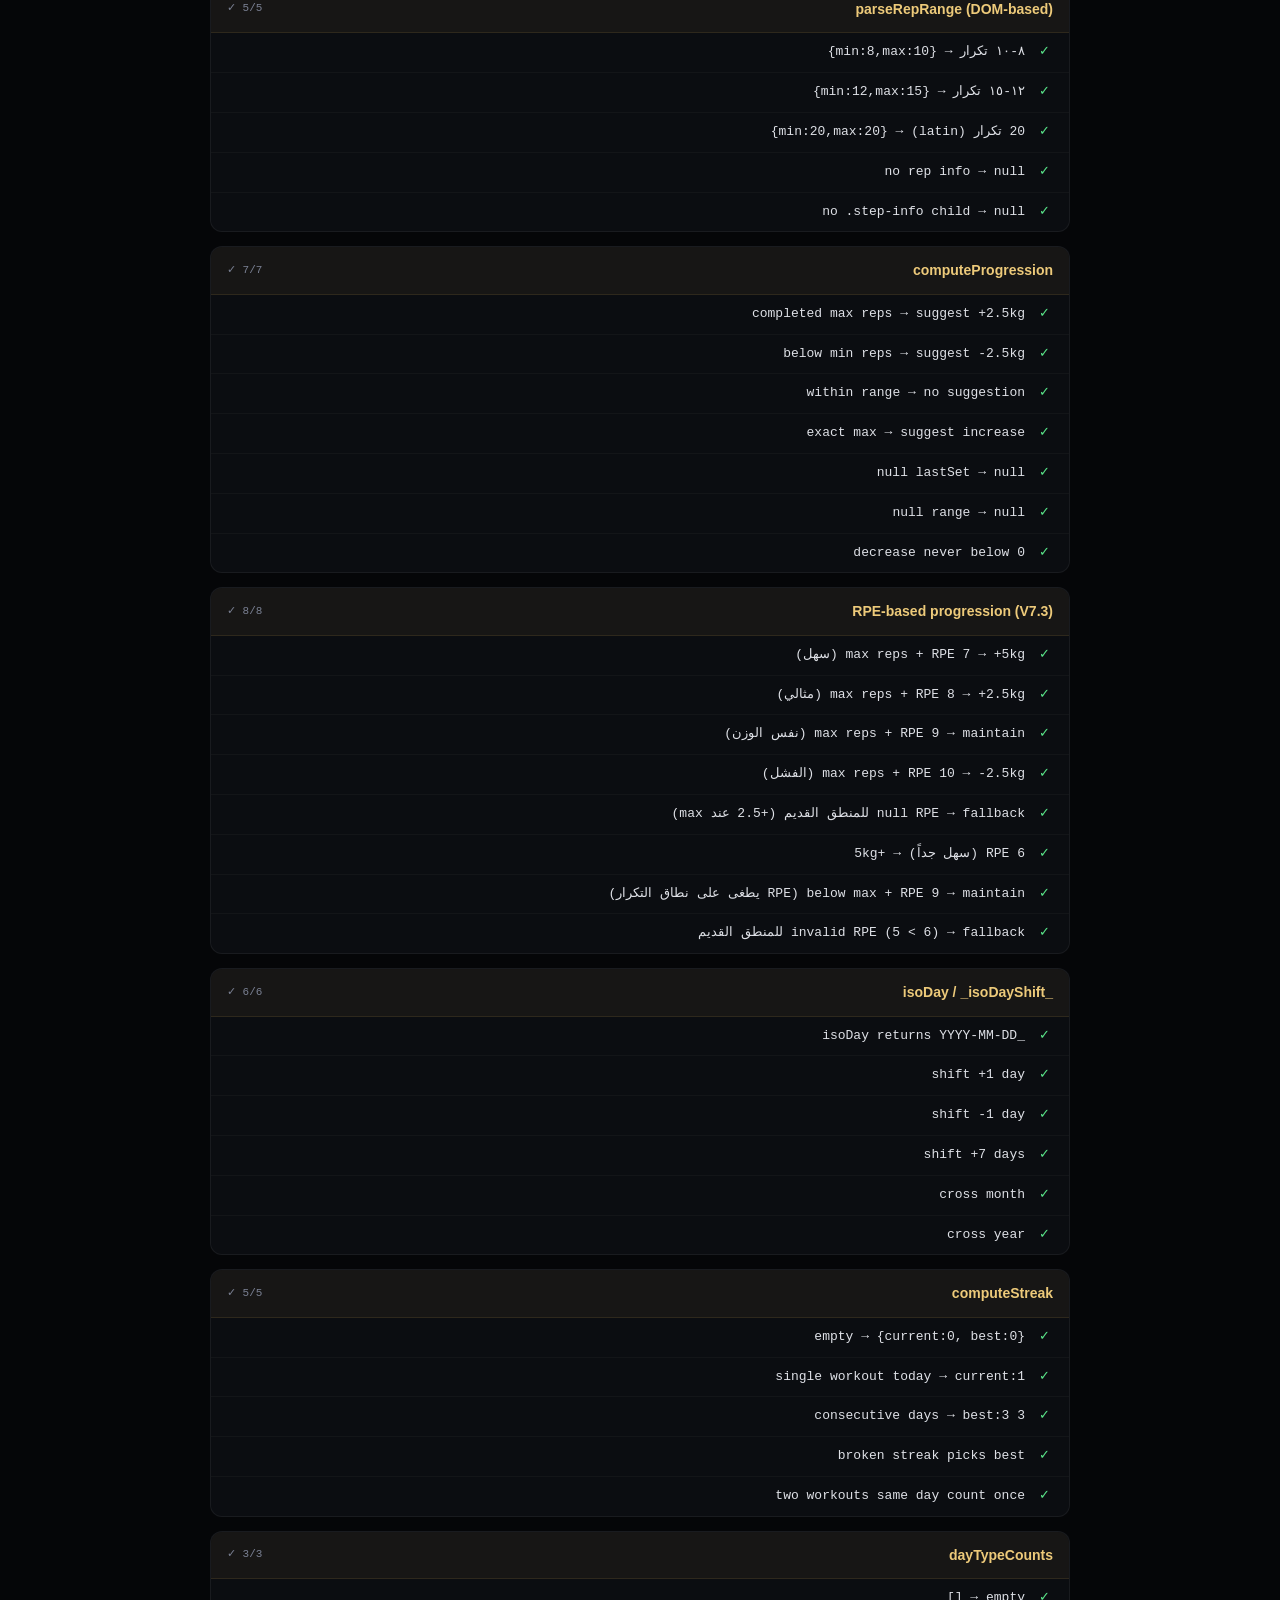
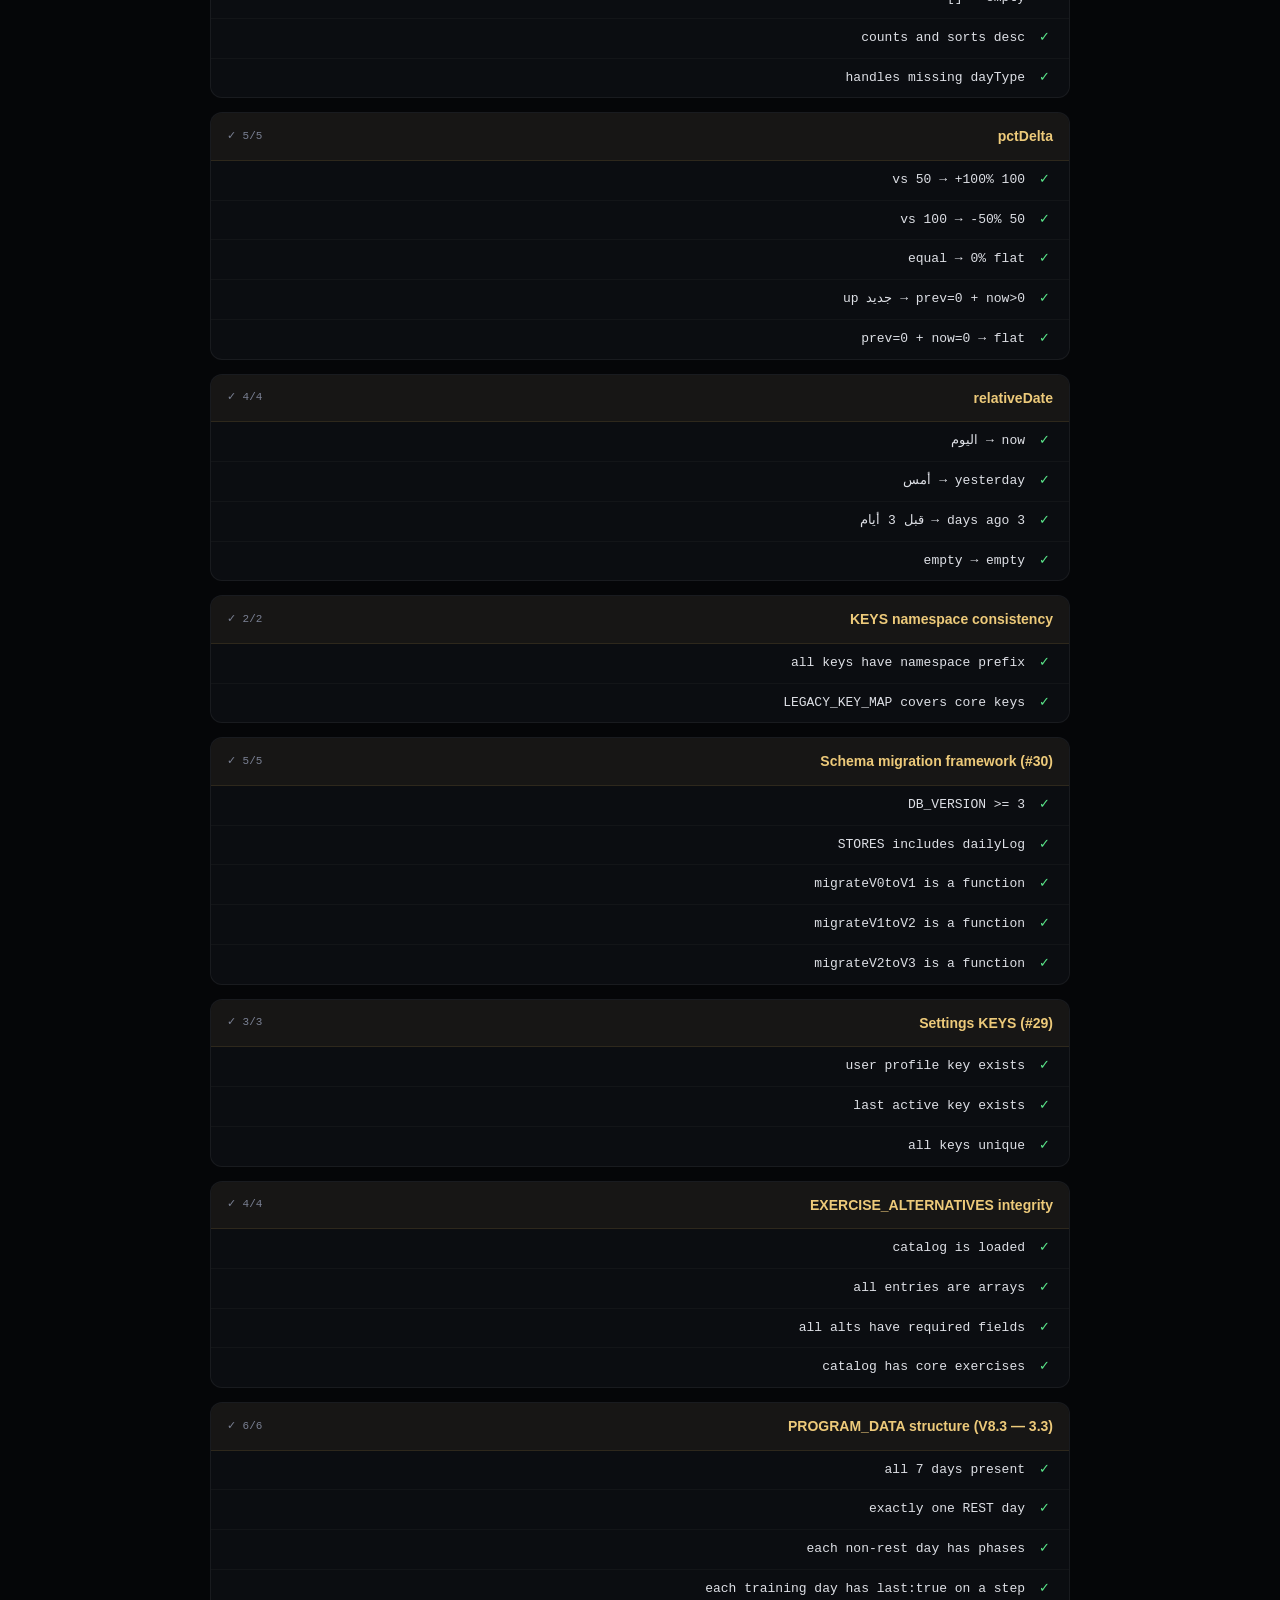
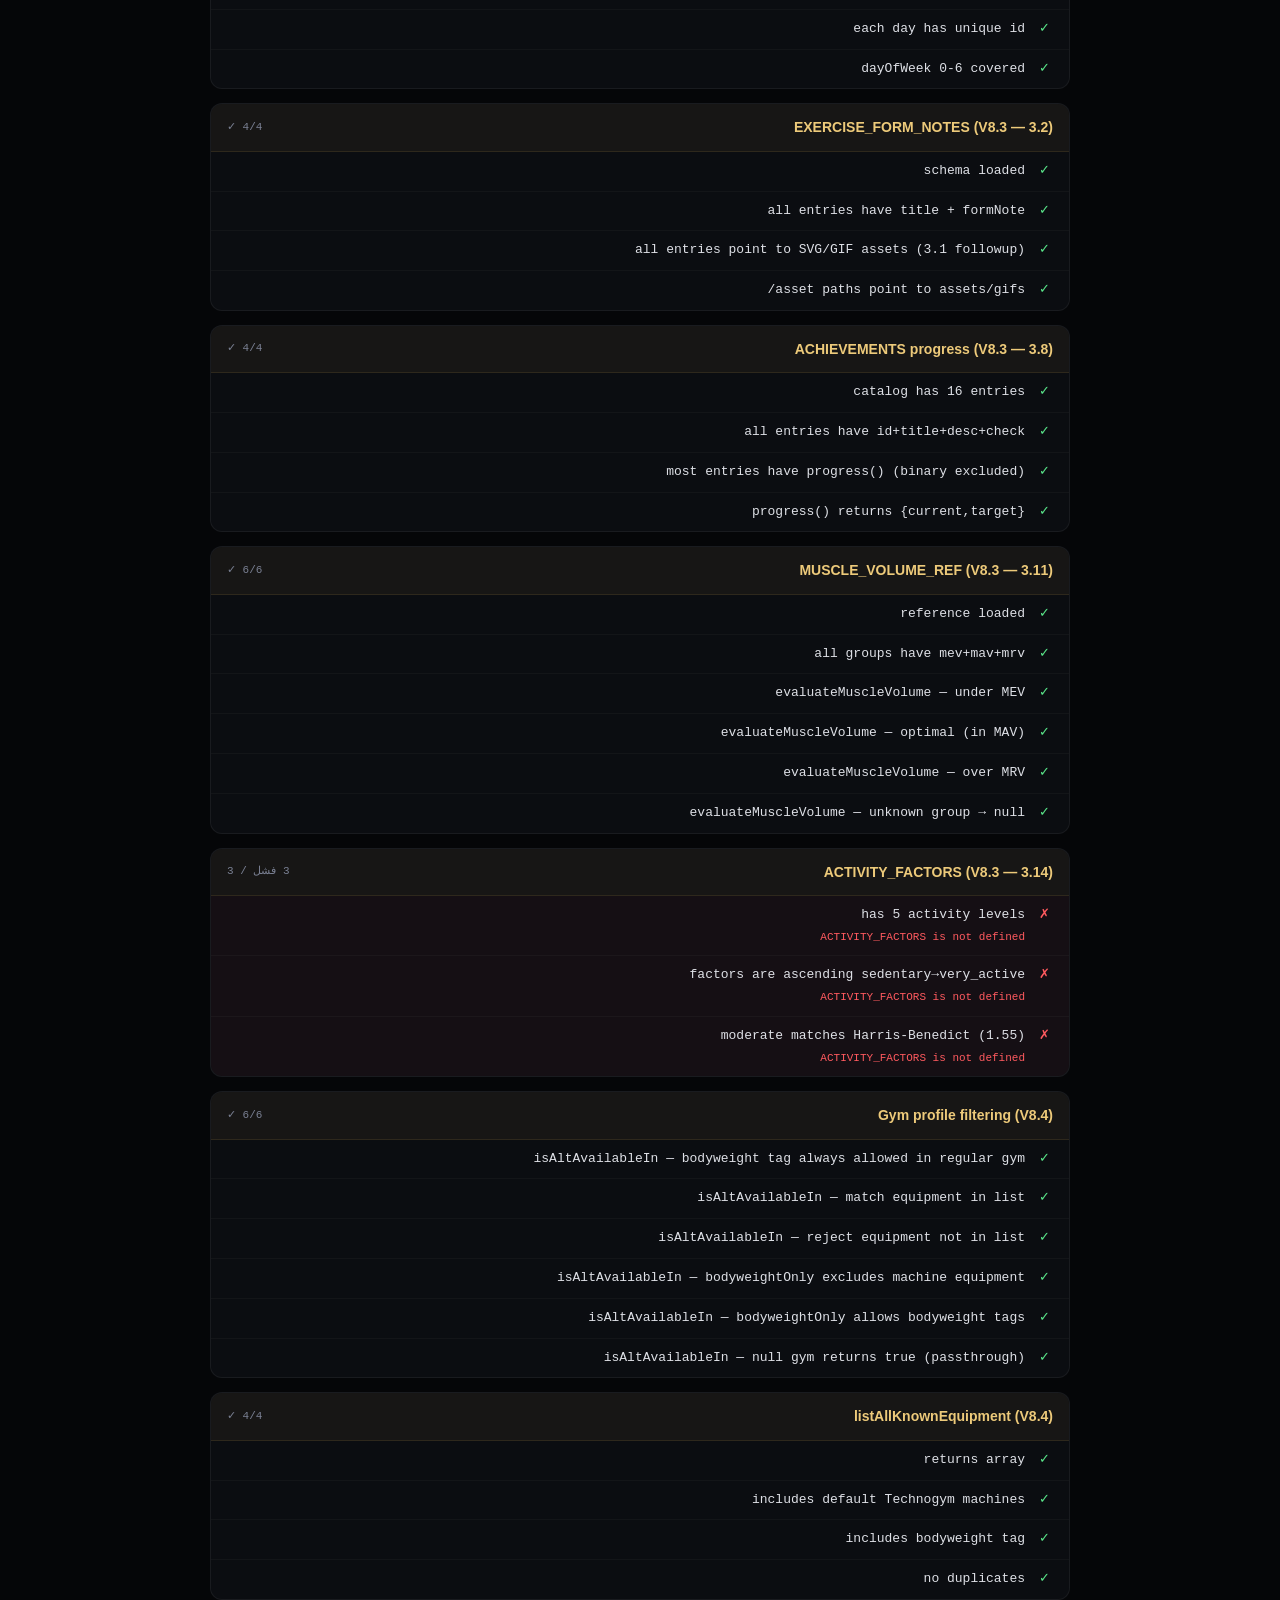
==== commit 59d618bf: "5.1" ====
--- a/test.html
+++ b/test.html
@@ -49,9 +49,12 @@
 
 <!-- نحمّل ملفات المنطق مباشرة -->
 <script src="js/data.js"></script>
+<script src="js/program-data.js"></script>
 <script src="js/session.js"></script>
+<script src="js/gyms.js"></script>
 <script src="js/substitutions.js"></script>
 <script src="js/progress.js"></script>
+<script src="js/achievements.js"></script>
 
 <script>
 // ============ Test Framework ============
@@ -110,6 +113,9 @@
   g.add(test('Pulley Tricep Pushdown → Pulley Pushdown', ()=>assertEq(normalizeExName('Pulley — Tricep Pushdown'), 'Pulley Pushdown')));
   g.add(test('strips على Leg Press suffix', ()=>assertEq(normalizeExName('Calf Raise على Leg Press'), 'Calf Raise')));
   g.add(test('strips تسخين suffix', ()=>assertEq(normalizeExName('Chest Press — تسخين'), 'Chest Press')));
+  // V8.3 (3.1) — warmup set suffix
+  g.add(test('strips مجموعة تسخين (warmup set)', ()=>assertEq(normalizeExName('Chest Press — مجموعة تسخين'), 'Chest Press')));
+  g.add(test('strips مجموعة تسخين with multiple spaces', ()=>assertEq(normalizeExName('Lat Machine — مجموعة  تسخين'), 'Lat Machine')));
   g.add(test('empty input → empty', ()=>assertEq(normalizeExName(''), '')));
   g.add(test('null safe', ()=>assertEq(normalizeExName(null), '')));
 });
@@ -389,6 +395,177 @@
     assertTrue(EXERCISE_ALTERNATIVES['Chest Press']);
     assertTrue(EXERCISE_ALTERNATIVES['Lat Machine']);
     assertTrue(EXERCISE_ALTERNATIVES['Leg Press']);
+  }));
+});
+
+// ============ V8.3 / V8.4 — New feature tests ============
+
+group('PROGRAM_DATA structure (V8.3 — 3.3)', (g)=>{
+  g.add(test('all 7 days present', ()=>assertEq(PROGRAM_DATA.days.length, 7)));
+  g.add(test('exactly one REST day', ()=>{
+    const rest = PROGRAM_DATA.days.filter(d=>d.isRest||d.type==='REST');
+    assertEq(rest.length, 1);
+  }));
+  g.add(test('each non-rest day has phases', ()=>{
+    for(const d of PROGRAM_DATA.days){
+      if(d.isRest) continue;
+      assertTrue(Array.isArray(d.phases) && d.phases.length>0, `${d.id} missing phases`);
+    }
+  }));
+  g.add(test('each training day has last:true on a step', ()=>{
+    for(const d of PROGRAM_DATA.days){
+      if(d.isRest) continue;
+      const hasLast = d.phases.some(p=>(p.steps||[]).some(s=>s.last));
+      assertTrue(hasLast, `${d.id} missing last:true`);
+    }
+  }));
+  g.add(test('each day has unique id', ()=>{
+    const ids = PROGRAM_DATA.days.map(d=>d.id);
+    assertEq(ids.length, new Set(ids).size);
+  }));
+  g.add(test('dayOfWeek 0-6 covered', ()=>{
+    const wd = PROGRAM_DATA.days.map(d=>d.dayOfWeek).sort();
+    assertEq(wd, [0,1,2,3,4,5,6]);
+  }));
+});
+
+group('EXERCISE_FORM_NOTES (V8.3 — 3.2)', (g)=>{
+  g.add(test('schema loaded', ()=>assertTrue(typeof EXERCISE_FORM_NOTES === 'object')));
+  g.add(test('all entries have title + formNote', ()=>{
+    for(const [name,note] of Object.entries(EXERCISE_FORM_NOTES)){
+      assertTrue(typeof note.title === 'string' && note.title.length>0, `${name}: missing title`);
+      assertTrue(typeof note.formNote === 'string' && note.formNote.length>0, `${name}: missing formNote`);
+    }
+  }));
+  g.add(test('all entries point to SVG/GIF assets (3.1 followup)', ()=>{
+    // After V8.4 issue fix, every form note should have a gif path (no more null)
+    const missing = Object.entries(EXERCISE_FORM_NOTES).filter(([,n])=>!n.gif);
+    assertTrue(missing.length===0, 'missing gif: '+missing.map(([n])=>n).join(','));
+  }));
+  g.add(test('asset paths point to assets/gifs/', ()=>{
+    for(const [name,note] of Object.entries(EXERCISE_FORM_NOTES)){
+      if(!note.gif) continue;
+      assertTrue(/^assets\/gifs\//.test(note.gif), `${name}: bad path ${note.gif}`);
+    }
+  }));
+});
+
+group('ACHIEVEMENTS progress (V8.3 — 3.8)', (g)=>{
+  g.add(test('catalog has 16 entries', ()=>assertEq(ACHIEVEMENTS.length, 16)));
+  g.add(test('all entries have id+title+desc+check', ()=>{
+    for(const a of ACHIEVEMENTS){
+      assertTrue(typeof a.id === 'string');
+      assertTrue(typeof a.title === 'string');
+      assertTrue(typeof a.check === 'function');
+    }
+  }));
+  g.add(test('most entries have progress() (binary excluded)', ()=>{
+    const withProgress = ACHIEVEMENTS.filter(a=>typeof a.progress==='function').length;
+    // 14 of 16 (pr_storm + pr_legend are binary per-session, no progress)
+    assertTrue(withProgress>=14, 'only '+withProgress+' have progress');
+  }));
+  g.add(test('progress() returns {current,target}', ()=>{
+    const sample = ACHIEVEMENTS.find(a=>a.id==='sets_100');
+    const p = sample.progress({totalSets:50,totalSessions:5,totalPRs:0,totalVolume:0,bestStreak:0});
+    assertEq(p.current, 50);
+    assertEq(p.target, 100);
+    assertTrue(typeof p.unit === 'string');
+  }));
+});
+
+group('MUSCLE_VOLUME_REF (V8.3 — 3.11)', (g)=>{
+  g.add(test('reference loaded', ()=>assertTrue(typeof MUSCLE_VOLUME_REF === 'object')));
+  g.add(test('all groups have mev+mav+mrv', ()=>{
+    for(const [grp,ref] of Object.entries(MUSCLE_VOLUME_REF)){
+      assertTrue(typeof ref.mev === 'number', `${grp}: missing mev`);
+      assertTrue(Array.isArray(ref.mav) && ref.mav.length===2, `${grp}: bad mav`);
+      assertTrue(typeof ref.mrv === 'number', `${grp}: missing mrv`);
+      assertTrue(ref.mev <= ref.mav[0], `${grp}: mev should be <= mav.min`);
+      assertTrue(ref.mav[1] <= ref.mrv, `${grp}: mav.max should be <= mrv`);
+    }
+  }));
+  g.add(test('evaluateMuscleVolume — under MEV', ()=>{
+    const r = evaluateMuscleVolume('صدر', 5);
+    assertEq(r.status, 'under');
+  }));
+  g.add(test('evaluateMuscleVolume — optimal (in MAV)', ()=>{
+    const r = evaluateMuscleVolume('صدر', 15);
+    assertEq(r.status, 'optimal');
+  }));
+  g.add(test('evaluateMuscleVolume — over MRV', ()=>{
+    const r = evaluateMuscleVolume('صدر', 30);
+    assertEq(r.status, 'over');
+  }));
+  g.add(test('evaluateMuscleVolume — unknown group → null', ()=>{
+    assertEq(evaluateMuscleVolume('UNKNOWN', 10), null);
+  }));
+});
+
+group('ACTIVITY_FACTORS (V8.3 — 3.14)', (g)=>{
+  g.add(test('has 5 activity levels', ()=>assertEq(Object.keys(ACTIVITY_FACTORS).length, 5)));
+  g.add(test('factors are ascending sedentary→very_active', ()=>{
+    const order = ['sedentary','light','moderate','active','very_active'];
+    let prev = 0;
+    for(const k of order){
+      const f = ACTIVITY_FACTORS[k].factor;
+      assertTrue(f > prev, `${k} factor ${f} not > ${prev}`);
+      prev = f;
+    }
+  }));
+  g.add(test('moderate matches Harris-Benedict (1.55)', ()=>assertEq(ACTIVITY_FACTORS.moderate.factor, 1.55)));
+});
+
+group('Gym profile filtering (V8.4)', (g)=>{
+  // unit tests for isAltAvailableIn (pure function)
+  g.add(test('isAltAvailableIn — bodyweight tag always allowed in regular gym', ()=>{
+    const gym = {equipment:['Chest Press'], bodyweightOnly:false};
+    const alt = {name:'Push-ups',equipment:'بدون جهاز'};
+    assertTrue(isAltAvailableIn(gym, alt));
+  }));
+  g.add(test('isAltAvailableIn — match equipment in list', ()=>{
+    const gym = {equipment:['Pulley','Chest Press'], bodyweightOnly:false};
+    const alt = {name:'Cable X',equipment:'Pulley'};
+    assertTrue(isAltAvailableIn(gym, alt));
+  }));
+  g.add(test('isAltAvailableIn — reject equipment not in list', ()=>{
+    const gym = {equipment:['Chest Press'], bodyweightOnly:false};
+    const alt = {name:'Decline X',equipment:'Decline Bench'};
+    assertEq(isAltAvailableIn(gym, alt), false);
+  }));
+  g.add(test('isAltAvailableIn — bodyweightOnly excludes machine equipment', ()=>{
+    const gym = {equipment:['Pulley','Chest Press'], bodyweightOnly:true};
+    const alt = {name:'Cable X',equipment:'Pulley'};
+    assertEq(isAltAvailableIn(gym, alt), false);
+  }));
+  g.add(test('isAltAvailableIn — bodyweightOnly allows bodyweight tags', ()=>{
+    const gym = {equipment:[], bodyweightOnly:true};
+    const alt = {name:'Plank',equipment:'بدون جهاز'};
+    assertTrue(isAltAvailableIn(gym, alt));
+  }));
+  g.add(test('isAltAvailableIn — null gym returns true (passthrough)', ()=>{
+    assertTrue(isAltAvailableIn(null, {name:'X',equipment:'Pulley'}));
+  }));
+});
+
+group('listAllKnownEquipment (V8.4)', (g)=>{
+  g.add(test('returns array', ()=>{
+    const list = listAllKnownEquipment();
+    assertTrue(Array.isArray(list));
+    assertTrue(list.length>0);
+  }));
+  g.add(test('includes default Technogym machines', ()=>{
+    const list = listAllKnownEquipment();
+    assertTrue(list.indexOf('Chest Press')>=0);
+    assertTrue(list.indexOf('Lat Machine')>=0);
+    assertTrue(list.indexOf('Pulley')>=0);
+  }));
+  g.add(test('includes bodyweight tag', ()=>{
+    const list = listAllKnownEquipment();
+    assertTrue(list.indexOf('بدون جهاز')>=0);
+  }));
+  g.add(test('no duplicates', ()=>{
+    const list = listAllKnownEquipment();
+    assertEq(list.length, new Set(list).size);
   }));
 });
 
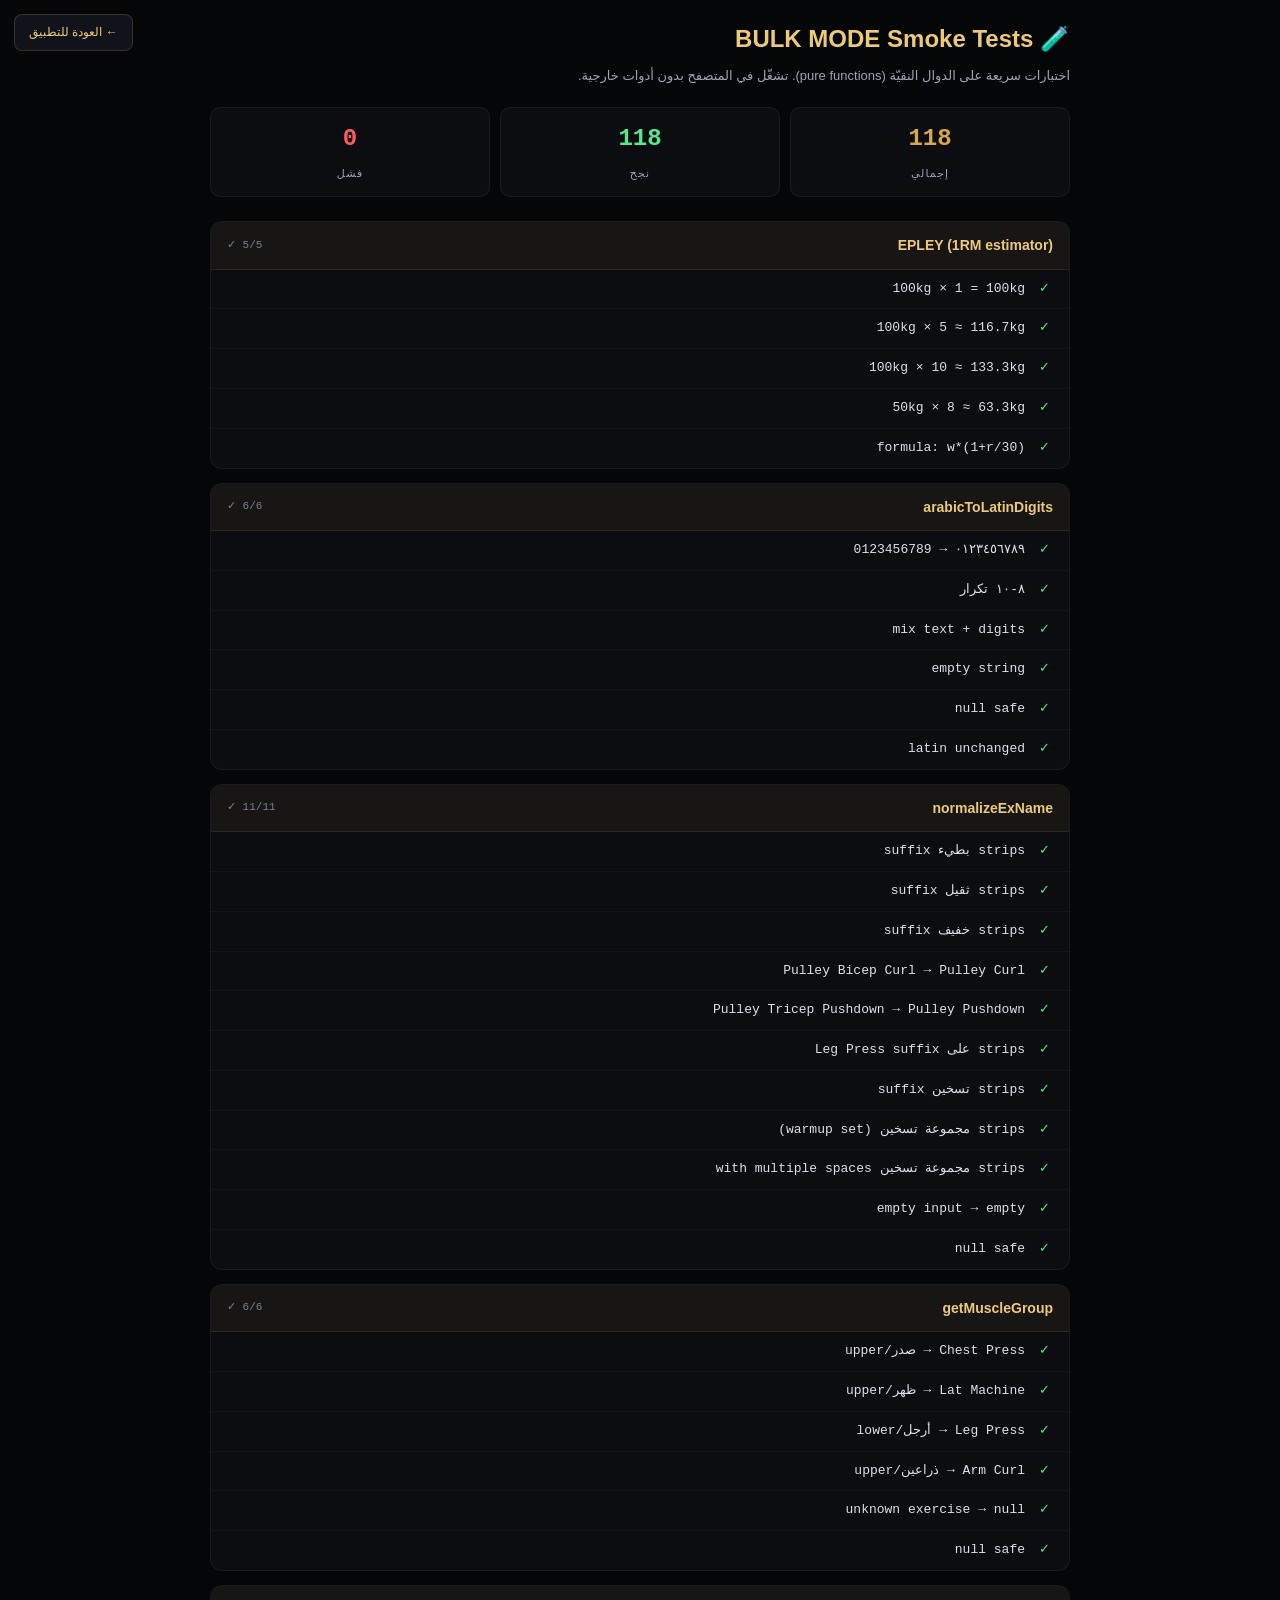
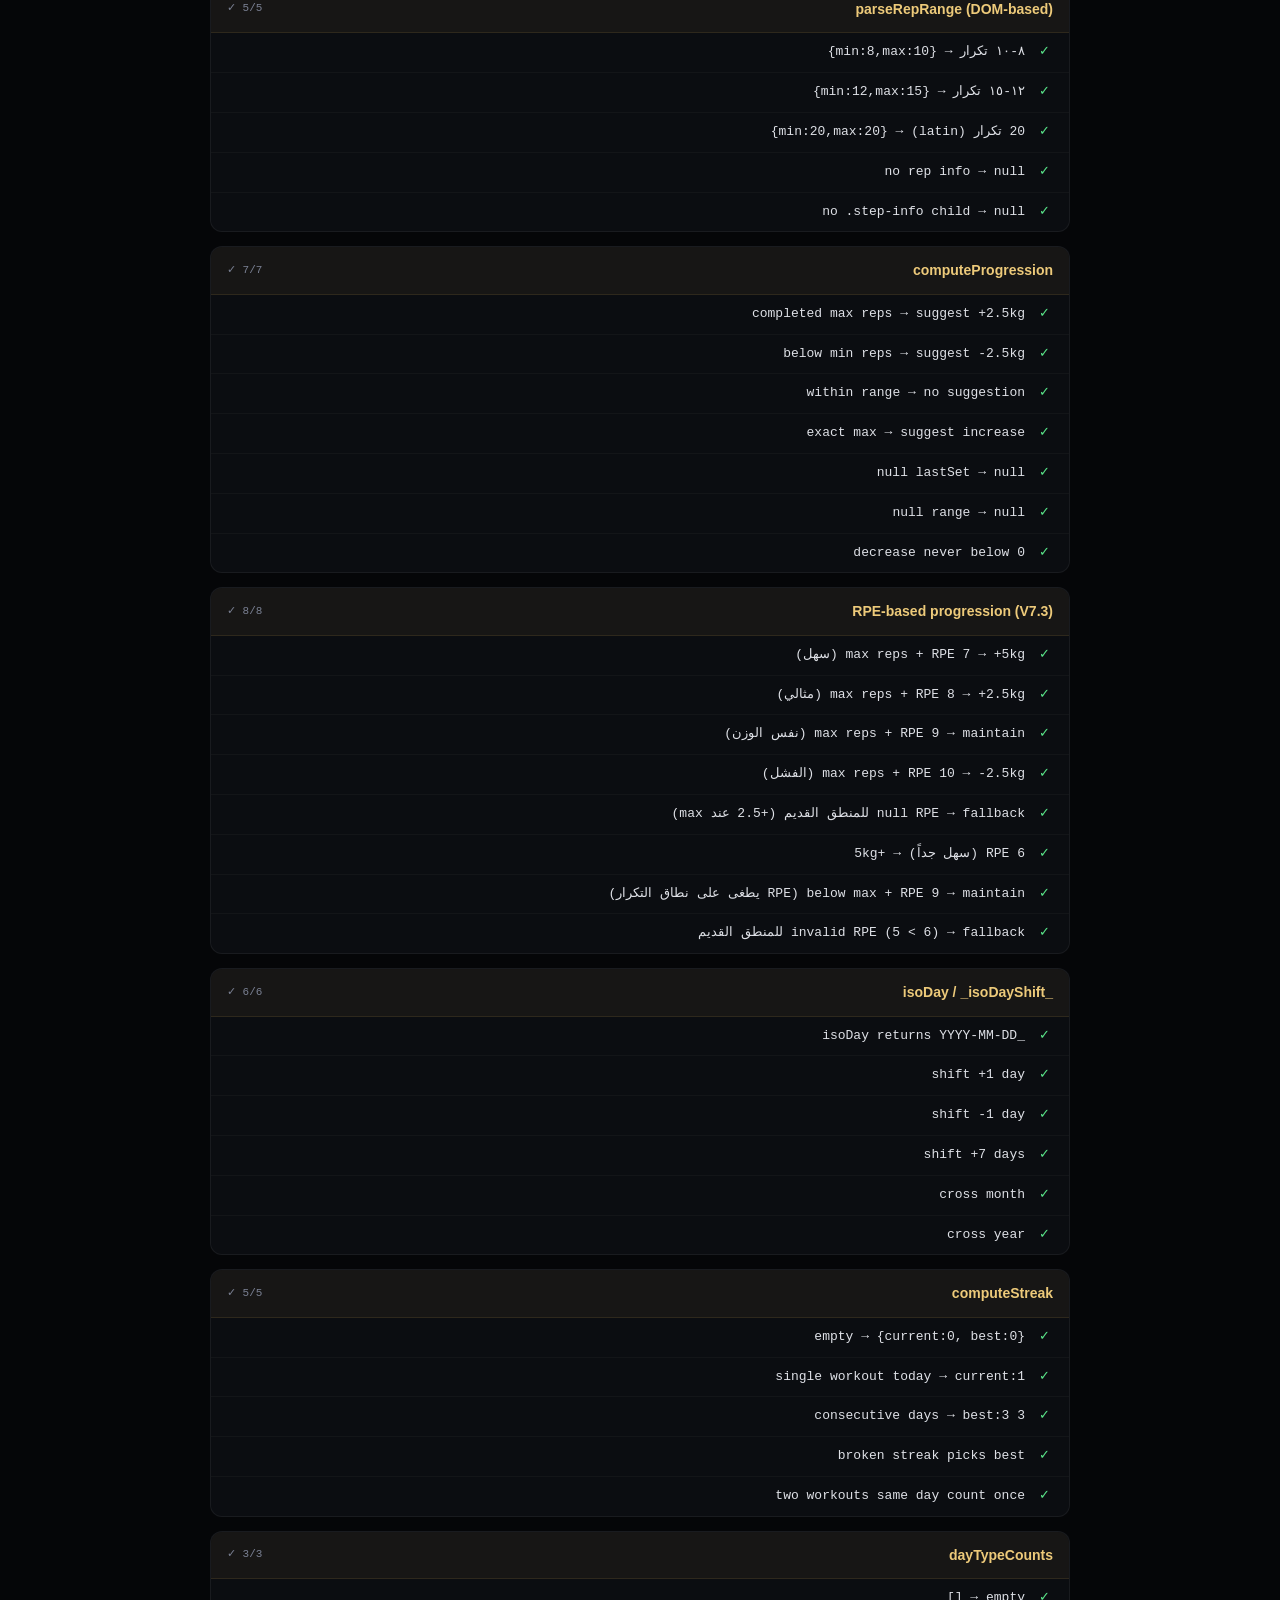
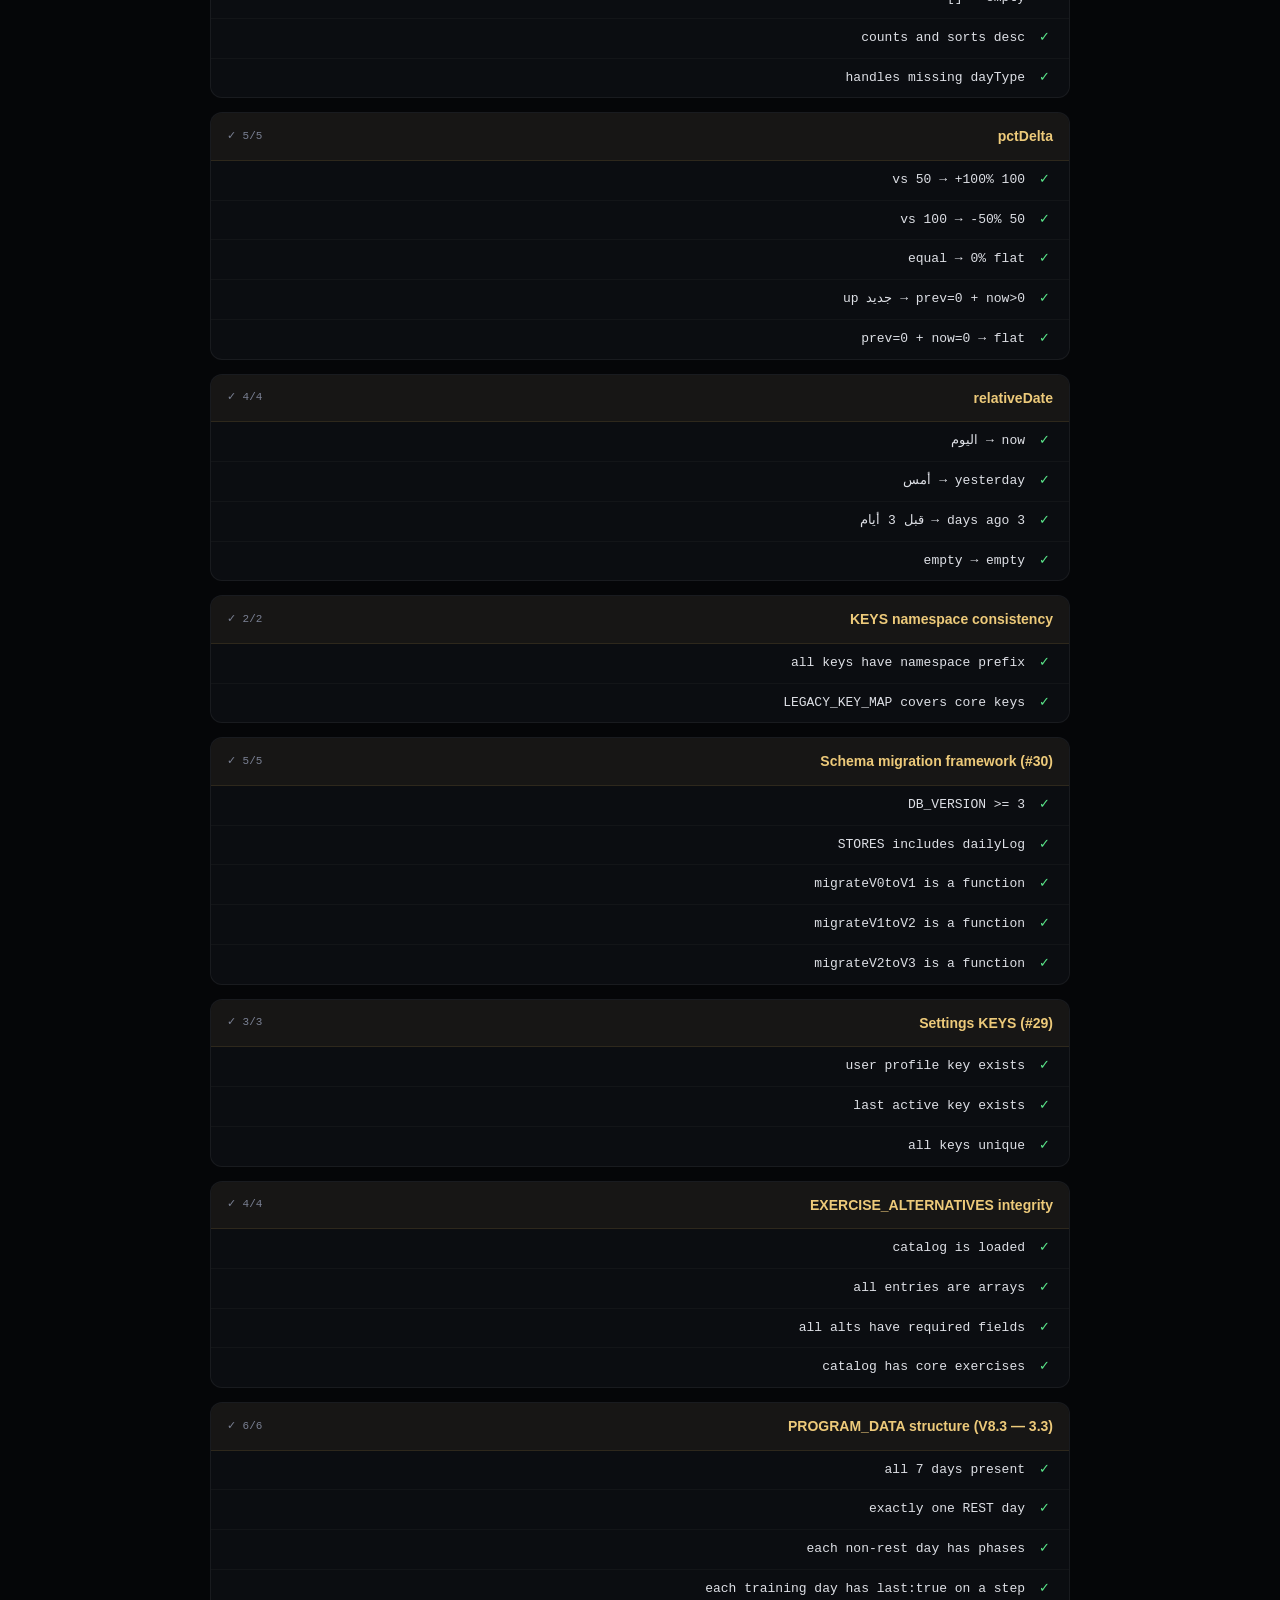
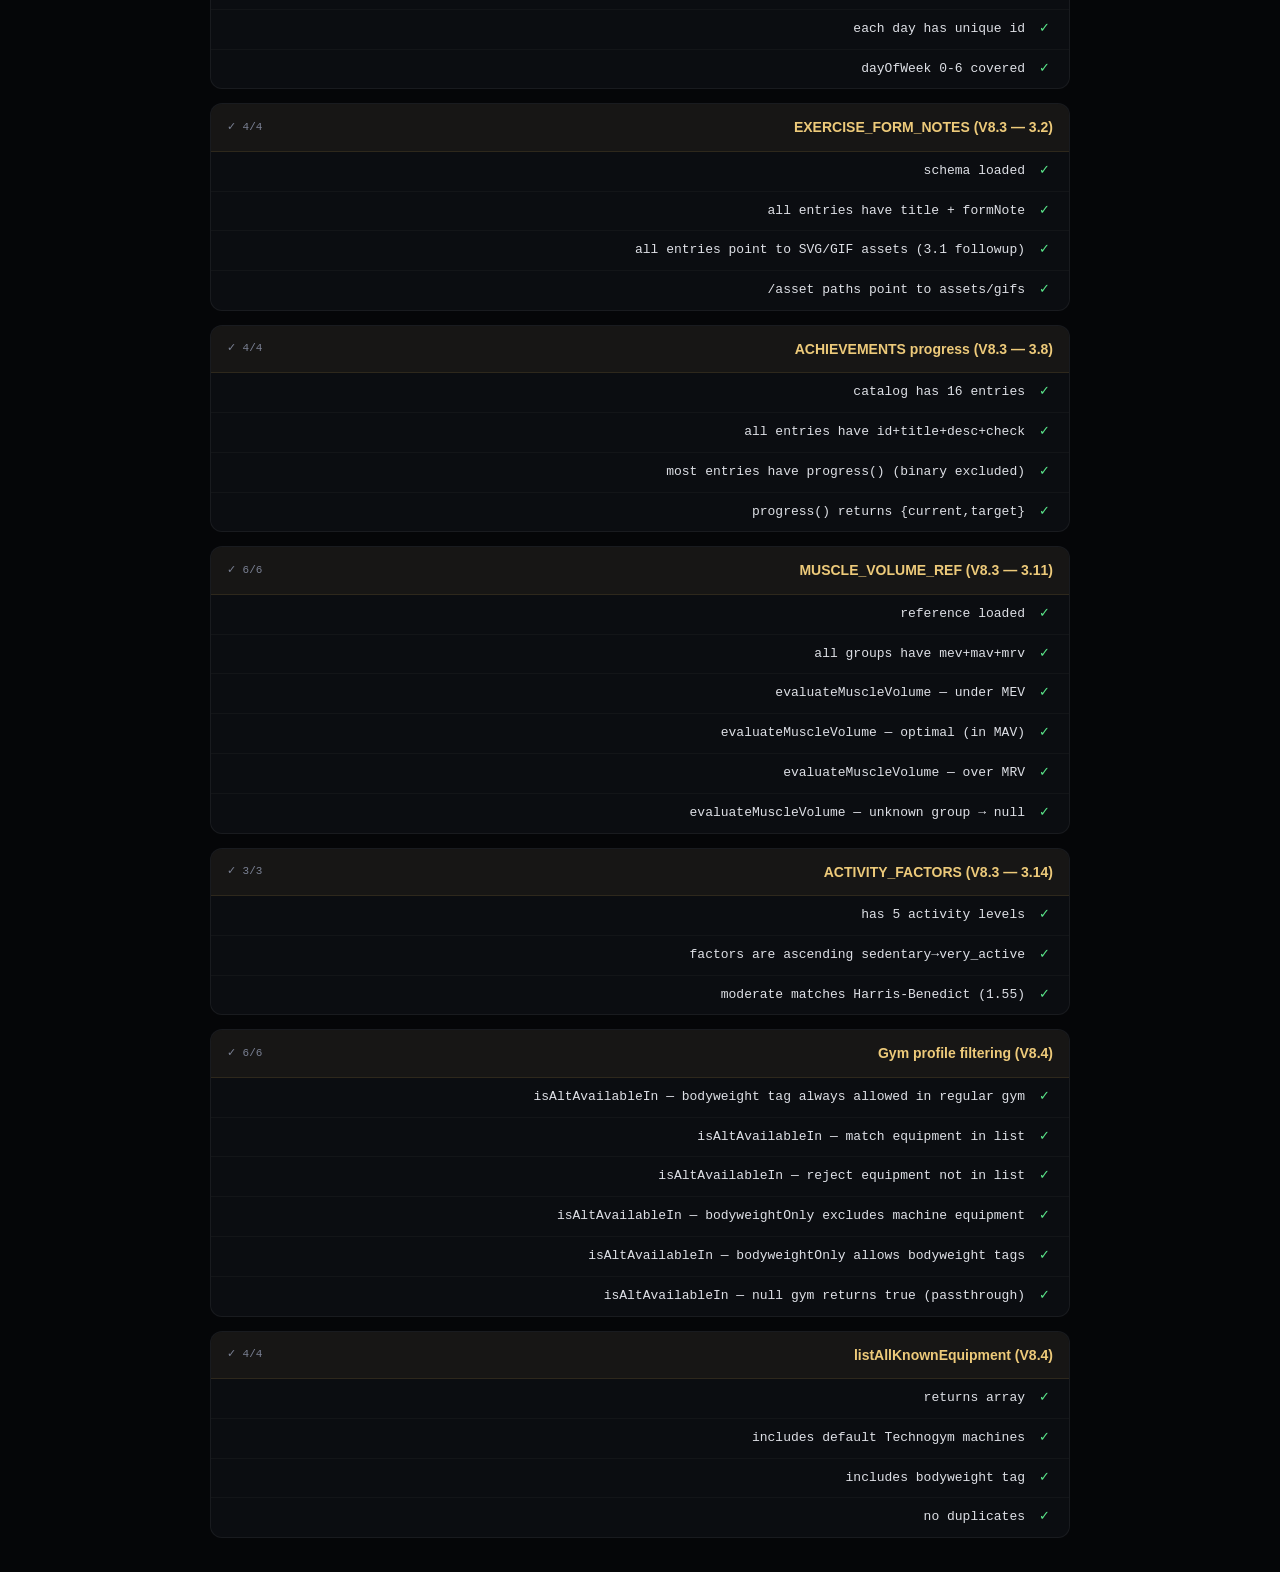
==== commit a3ee7330: "5.2" ====
--- a/test.html
+++ b/test.html
@@ -47,7 +47,7 @@
 
 <div id="results"></div>
 
-<!-- نحمّل ملفات المنطق مباشرة -->
+<!-- نحمّل ملفات المنطق مباشرة (app.js يحوي ACTIVITY_FACTORS — defensive في DOM) -->
 <script src="js/data.js"></script>
 <script src="js/program-data.js"></script>
 <script src="js/session.js"></script>
@@ -55,6 +55,7 @@
 <script src="js/substitutions.js"></script>
 <script src="js/progress.js"></script>
 <script src="js/achievements.js"></script>
+<script src="js/app.js"></script>
 
 <script>
 // ============ Test Framework ============
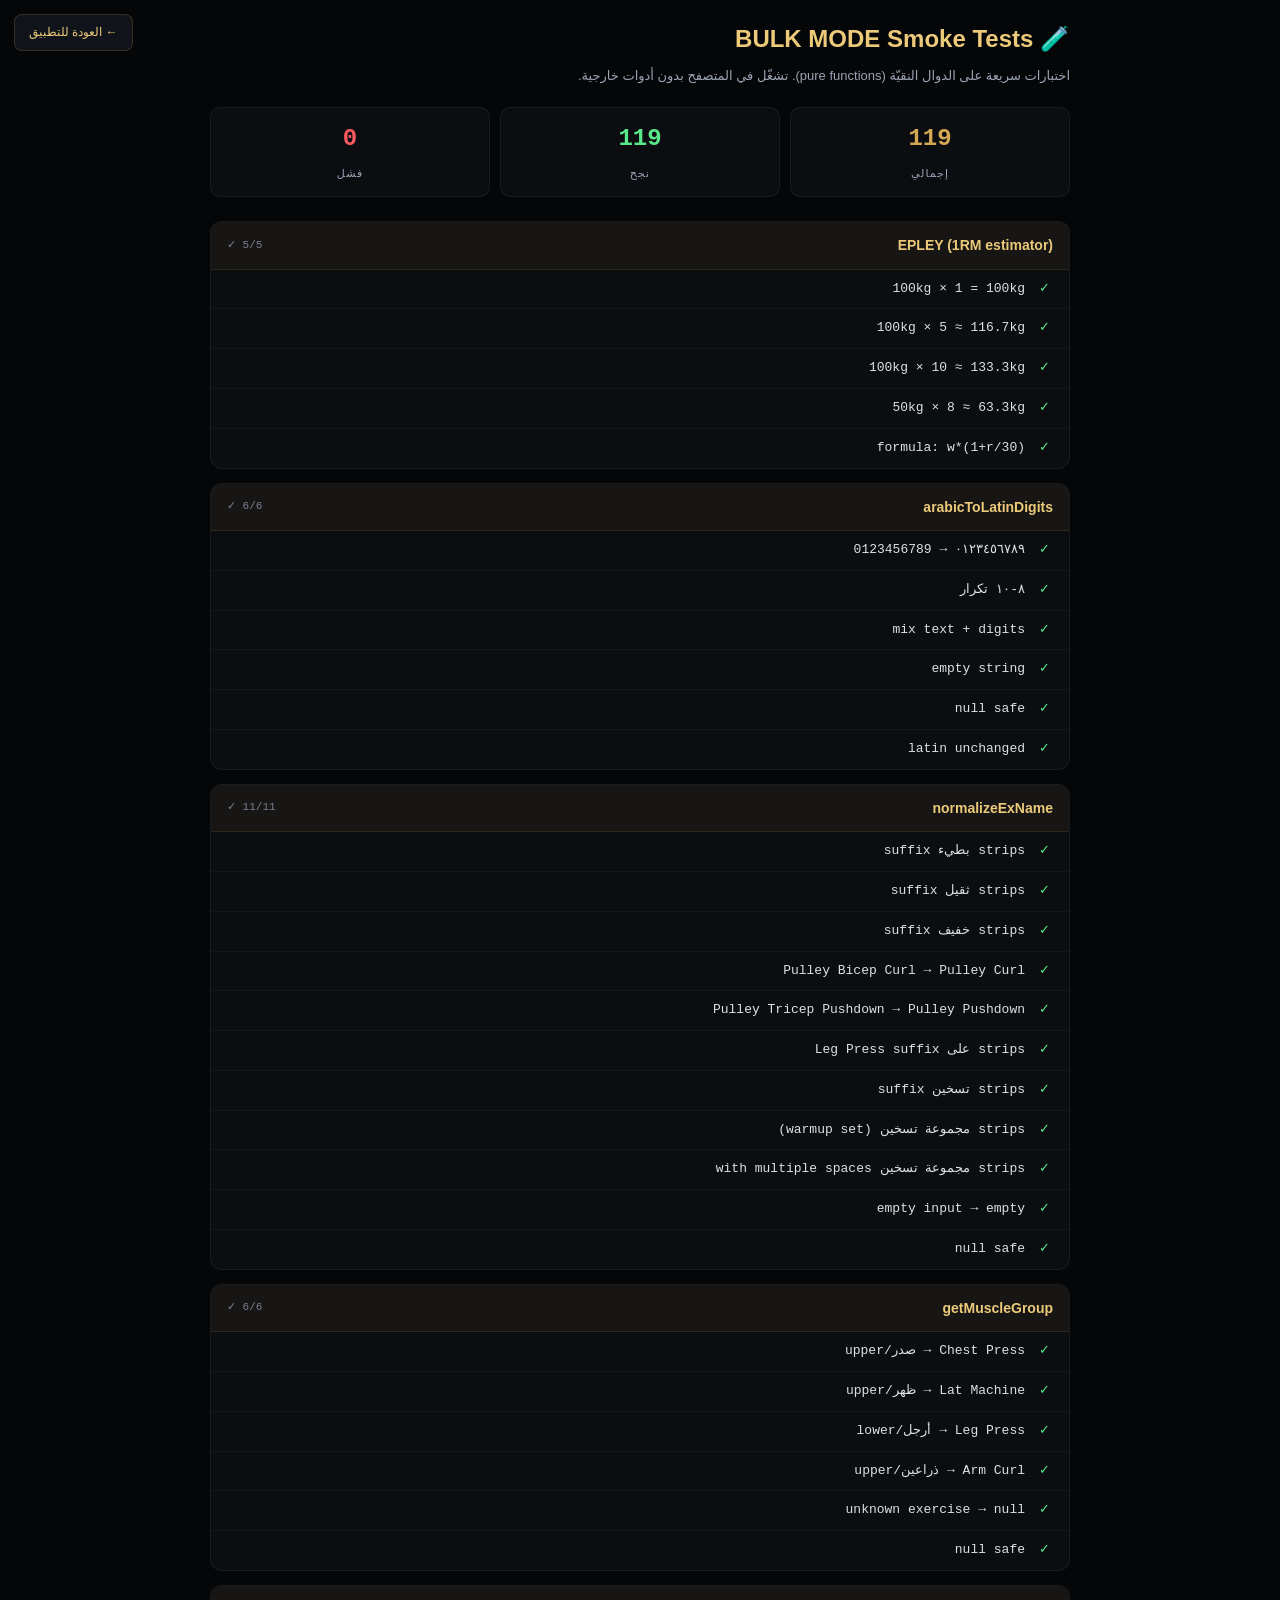
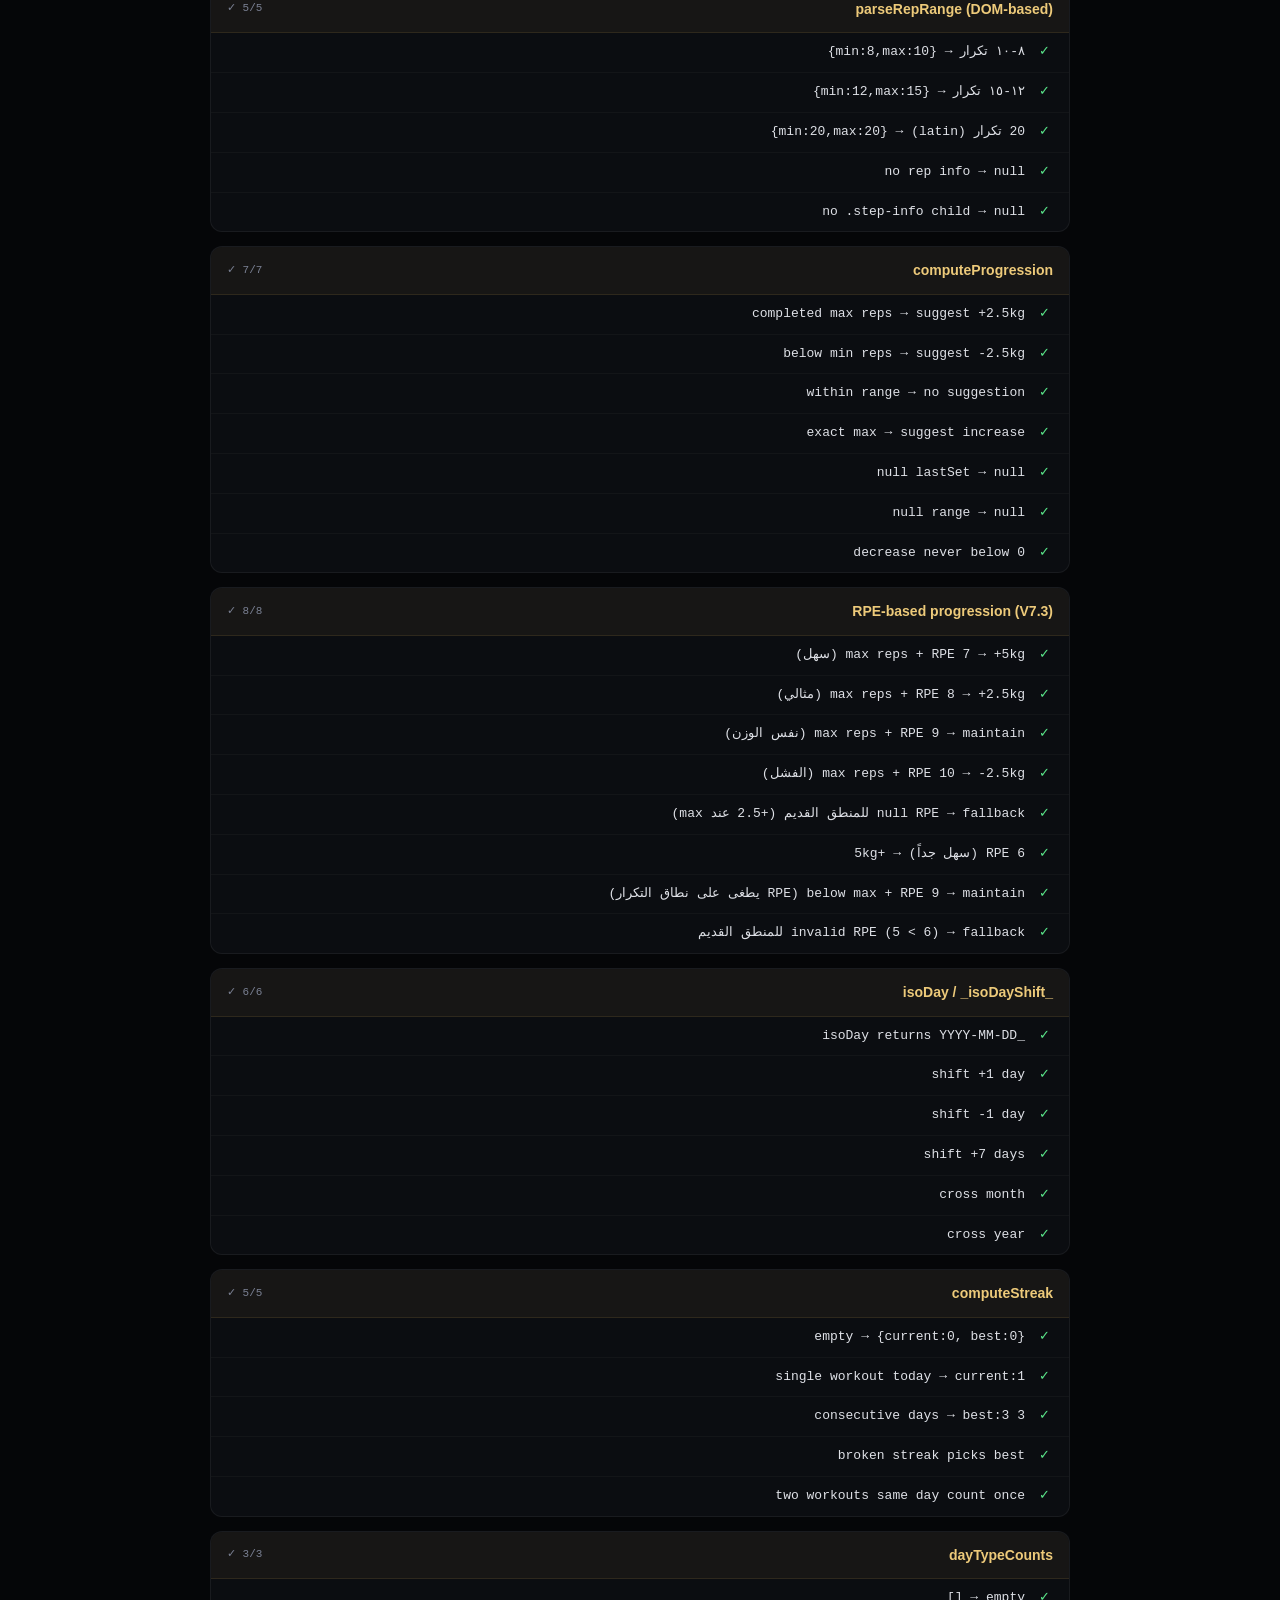
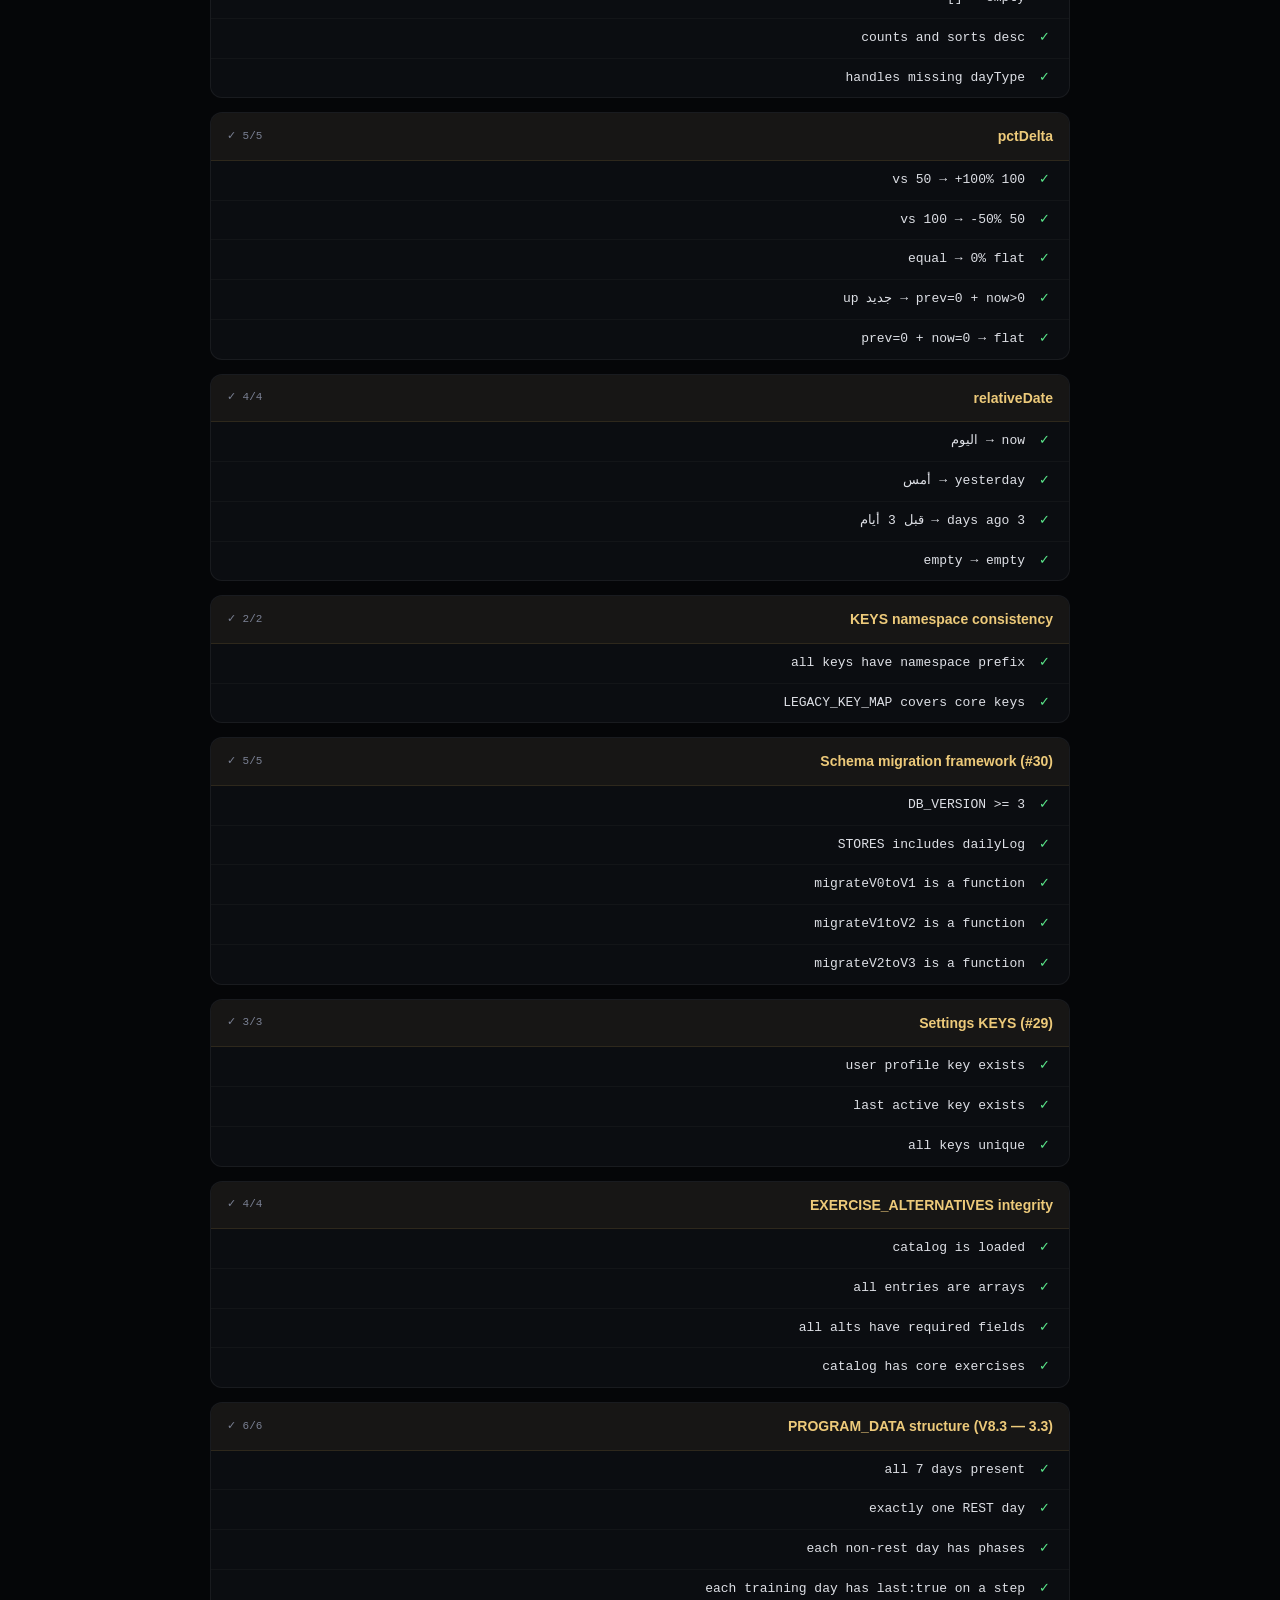
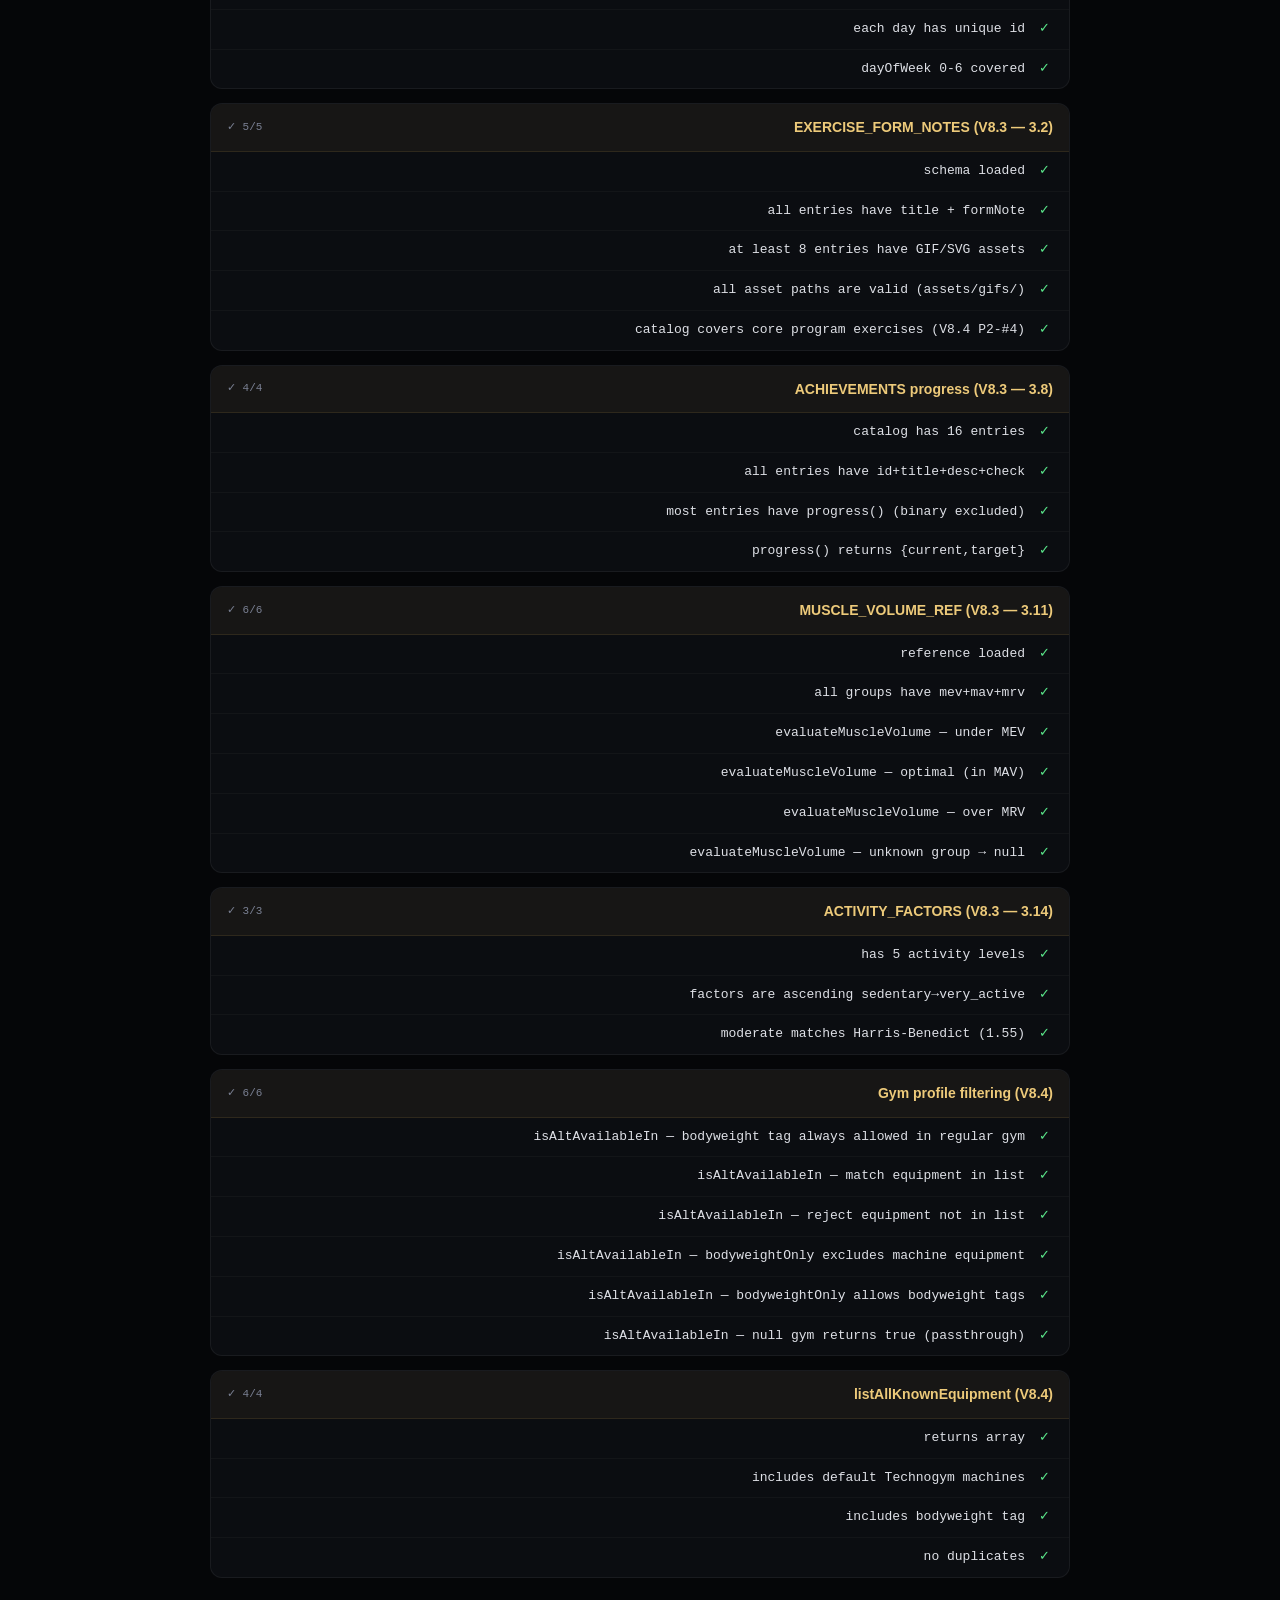
==== commit 331883a1: "5.5" ====
--- a/test.html
+++ b/test.html
@@ -438,15 +438,23 @@
       assertTrue(typeof note.formNote === 'string' && note.formNote.length>0, `${name}: missing formNote`);
     }
   }));
-  g.add(test('all entries point to SVG/GIF assets (3.1 followup)', ()=>{
-    // After V8.4 issue fix, every form note should have a gif path (no more null)
-    const missing = Object.entries(EXERCISE_FORM_NOTES).filter(([,n])=>!n.gif);
-    assertTrue(missing.length===0, 'missing gif: '+missing.map(([n])=>n).join(','));
-  }));
-  g.add(test('asset paths point to assets/gifs/', ()=>{
+  // V8.4 (P2-#4) — توسّعت الـ catalog من 8 إلى ~27 تمرين؛ معظم الجديدة بـ gif:null حالياً
+  // (الأصول الموجودة الـ 8 تكفي للتمارين الأساسية)
+  g.add(test('at least 8 entries have GIF/SVG assets', ()=>{
+    const withGif = Object.entries(EXERCISE_FORM_NOTES).filter(([,n])=>!!n.gif);
+    assertTrue(withGif.length>=8, 'only '+withGif.length+' entries have gif');
+  }));
+  g.add(test('all asset paths are valid (assets/gifs/)', ()=>{
     for(const [name,note] of Object.entries(EXERCISE_FORM_NOTES)){
       if(!note.gif) continue;
       assertTrue(/^assets\/gifs\//.test(note.gif), `${name}: bad path ${note.gif}`);
+    }
+  }));
+  g.add(test('catalog covers core program exercises (V8.4 P2-#4)', ()=>{
+    // كل التمارين الأساسية في PROGRAM_DATA لازم يكون لها form-note
+    const required = ['Chest Press','Lat Machine','Shoulder Press','Leg Press','Arm Curl','Arm Extension','Low Row'];
+    for(const ex of required){
+      assertTrue(EXERCISE_FORM_NOTES[ex], 'missing form-note for: '+ex);
     }
   }));
 });
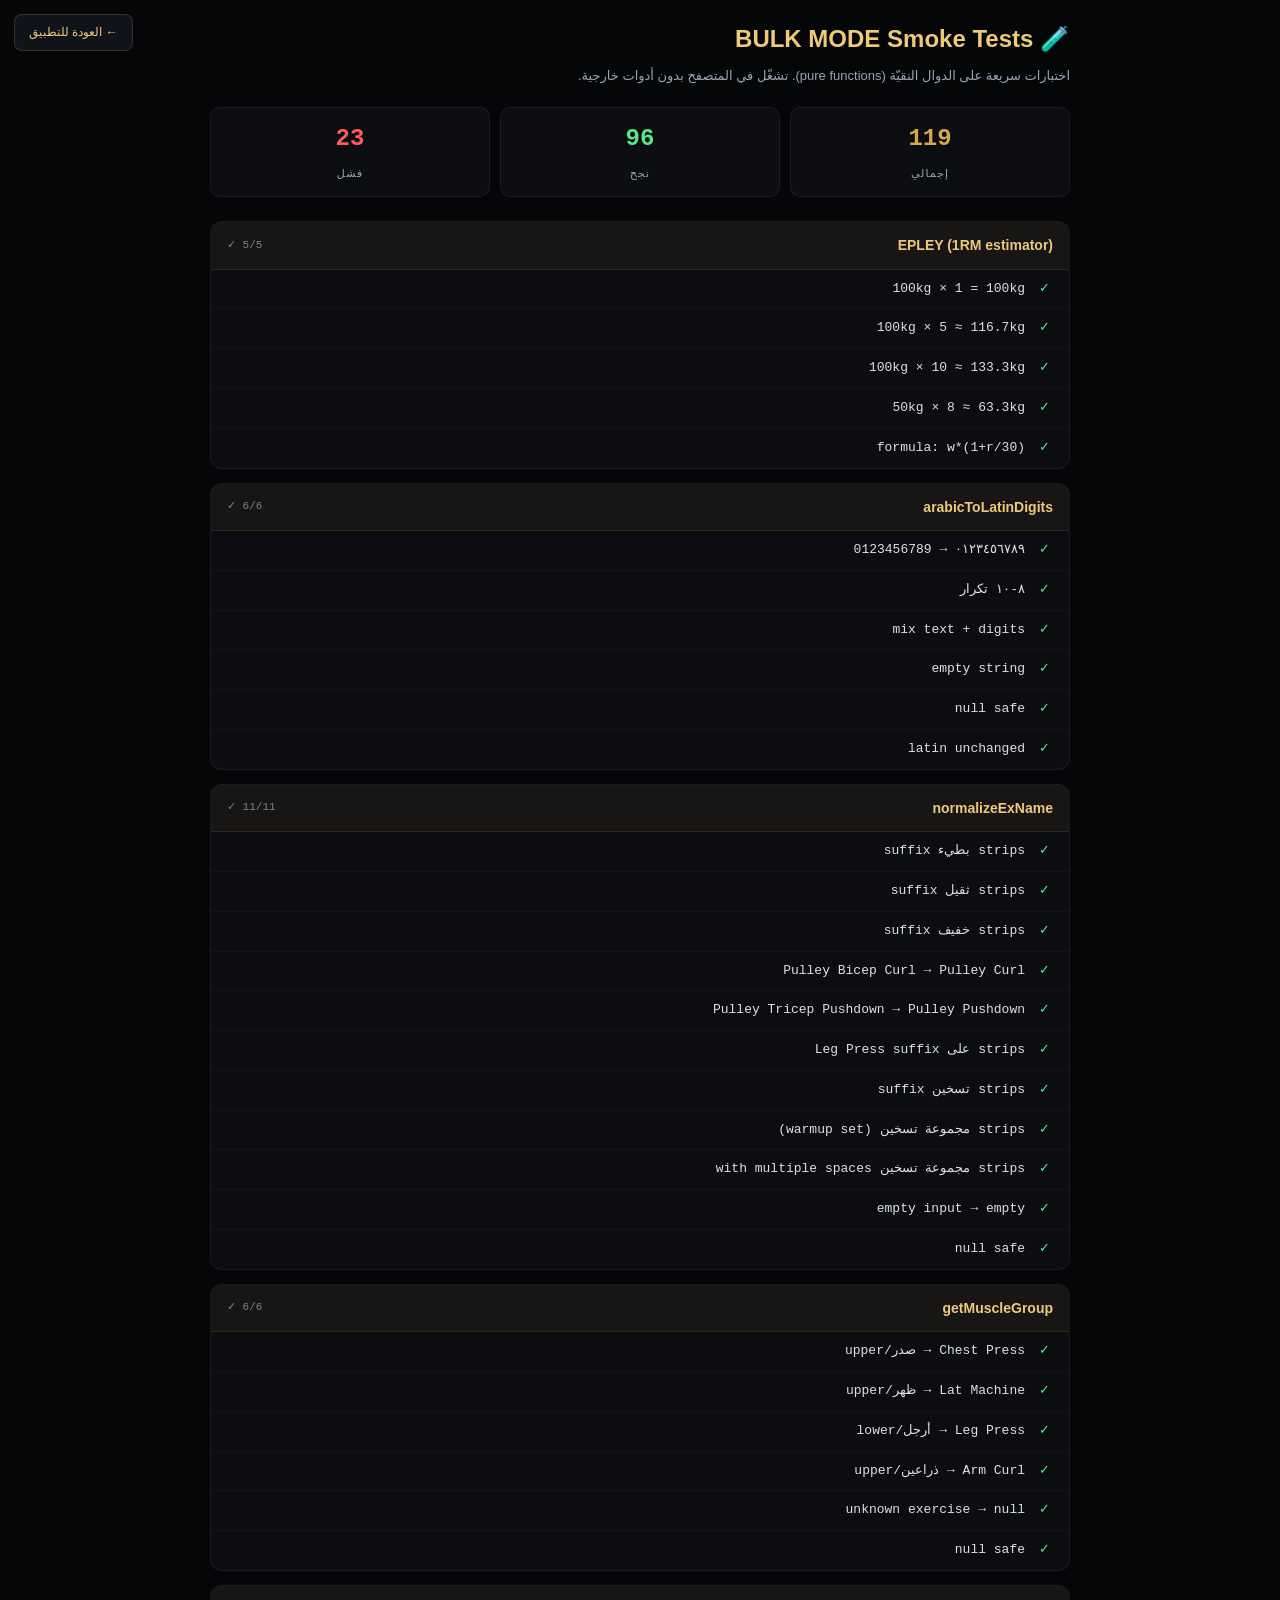
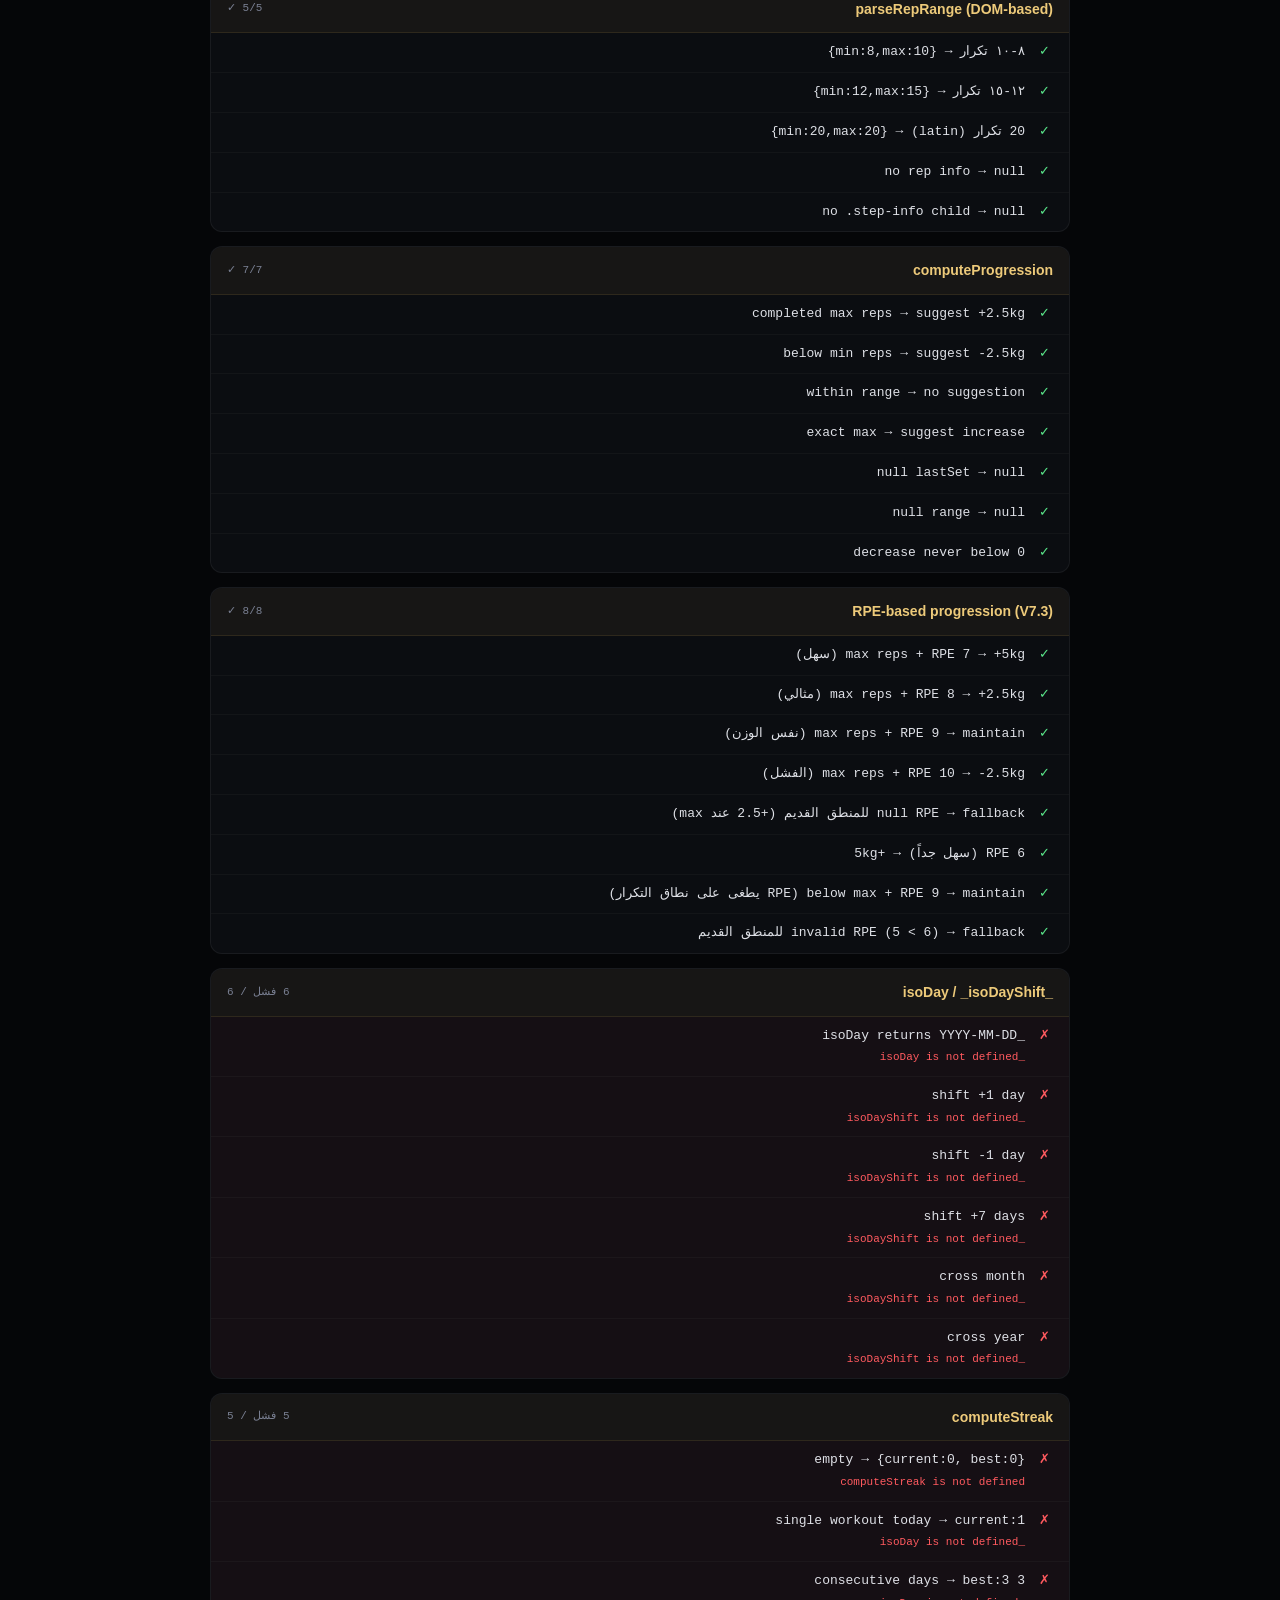
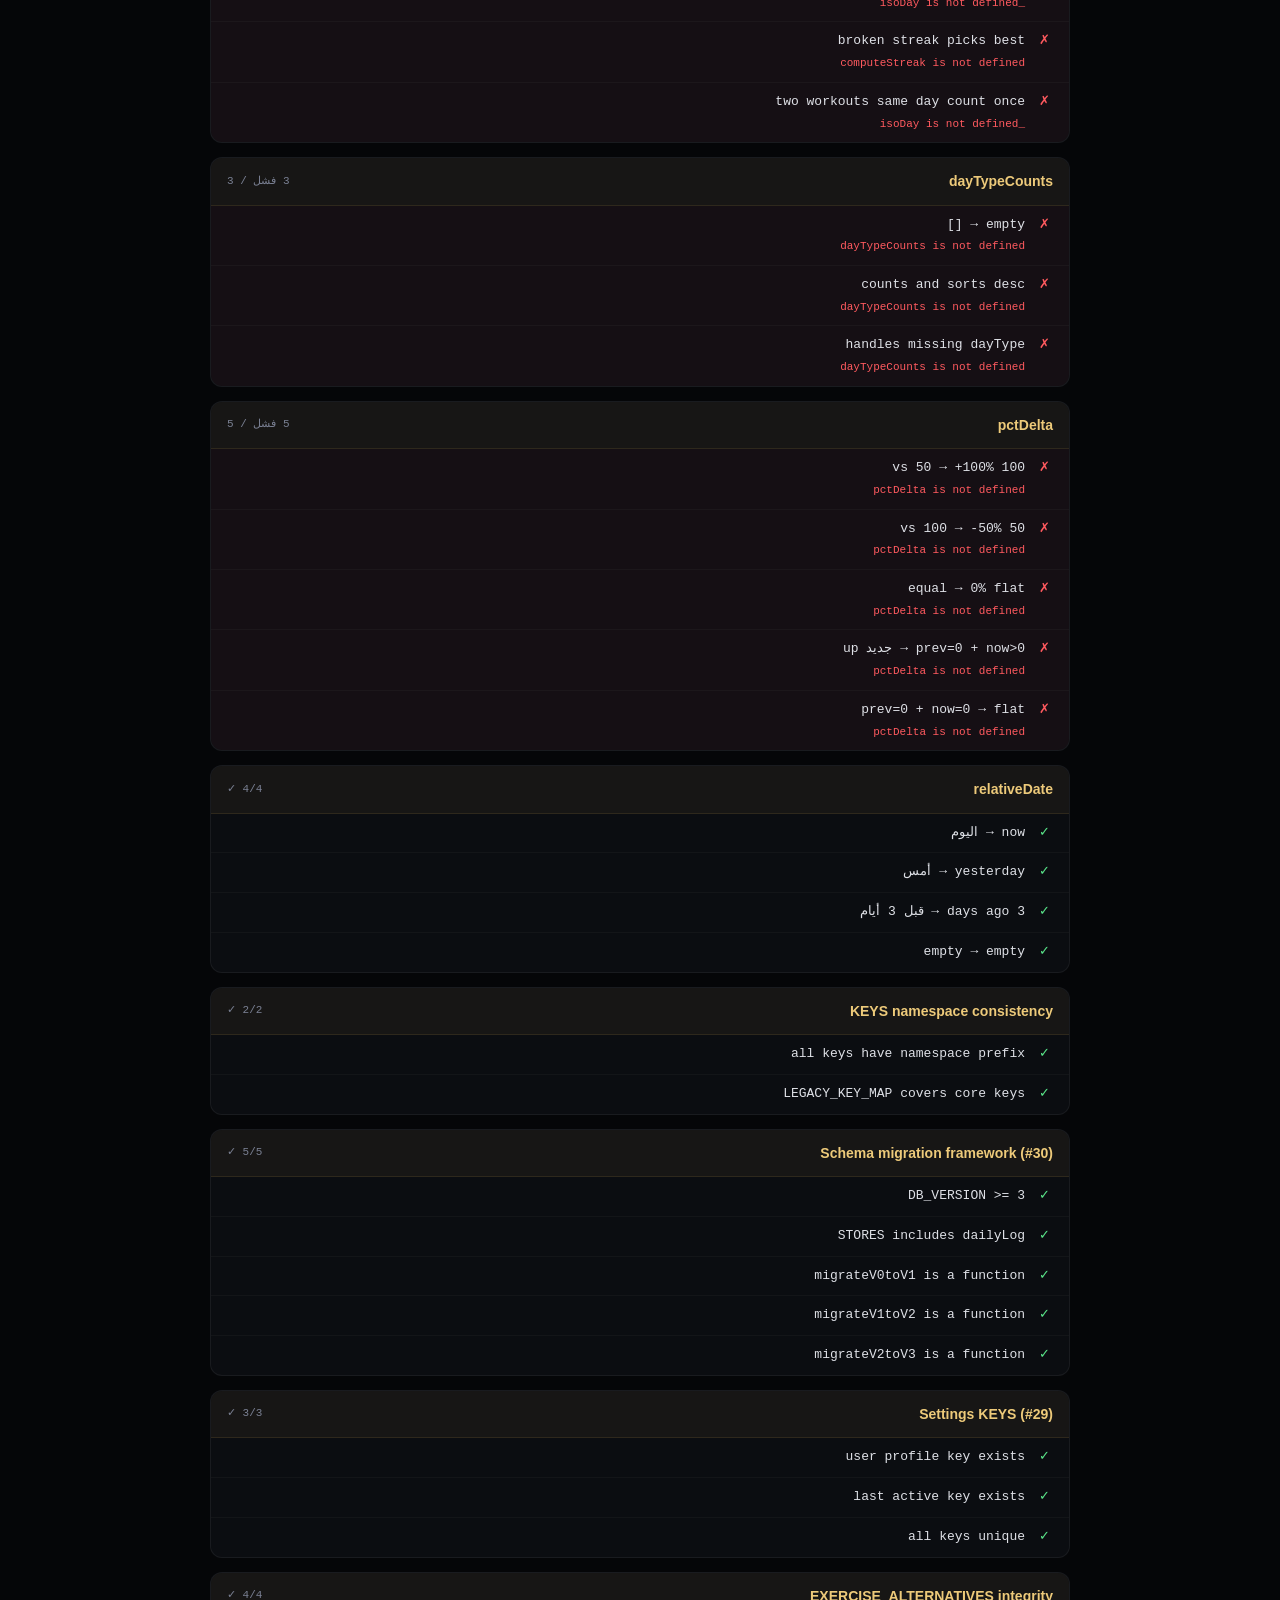
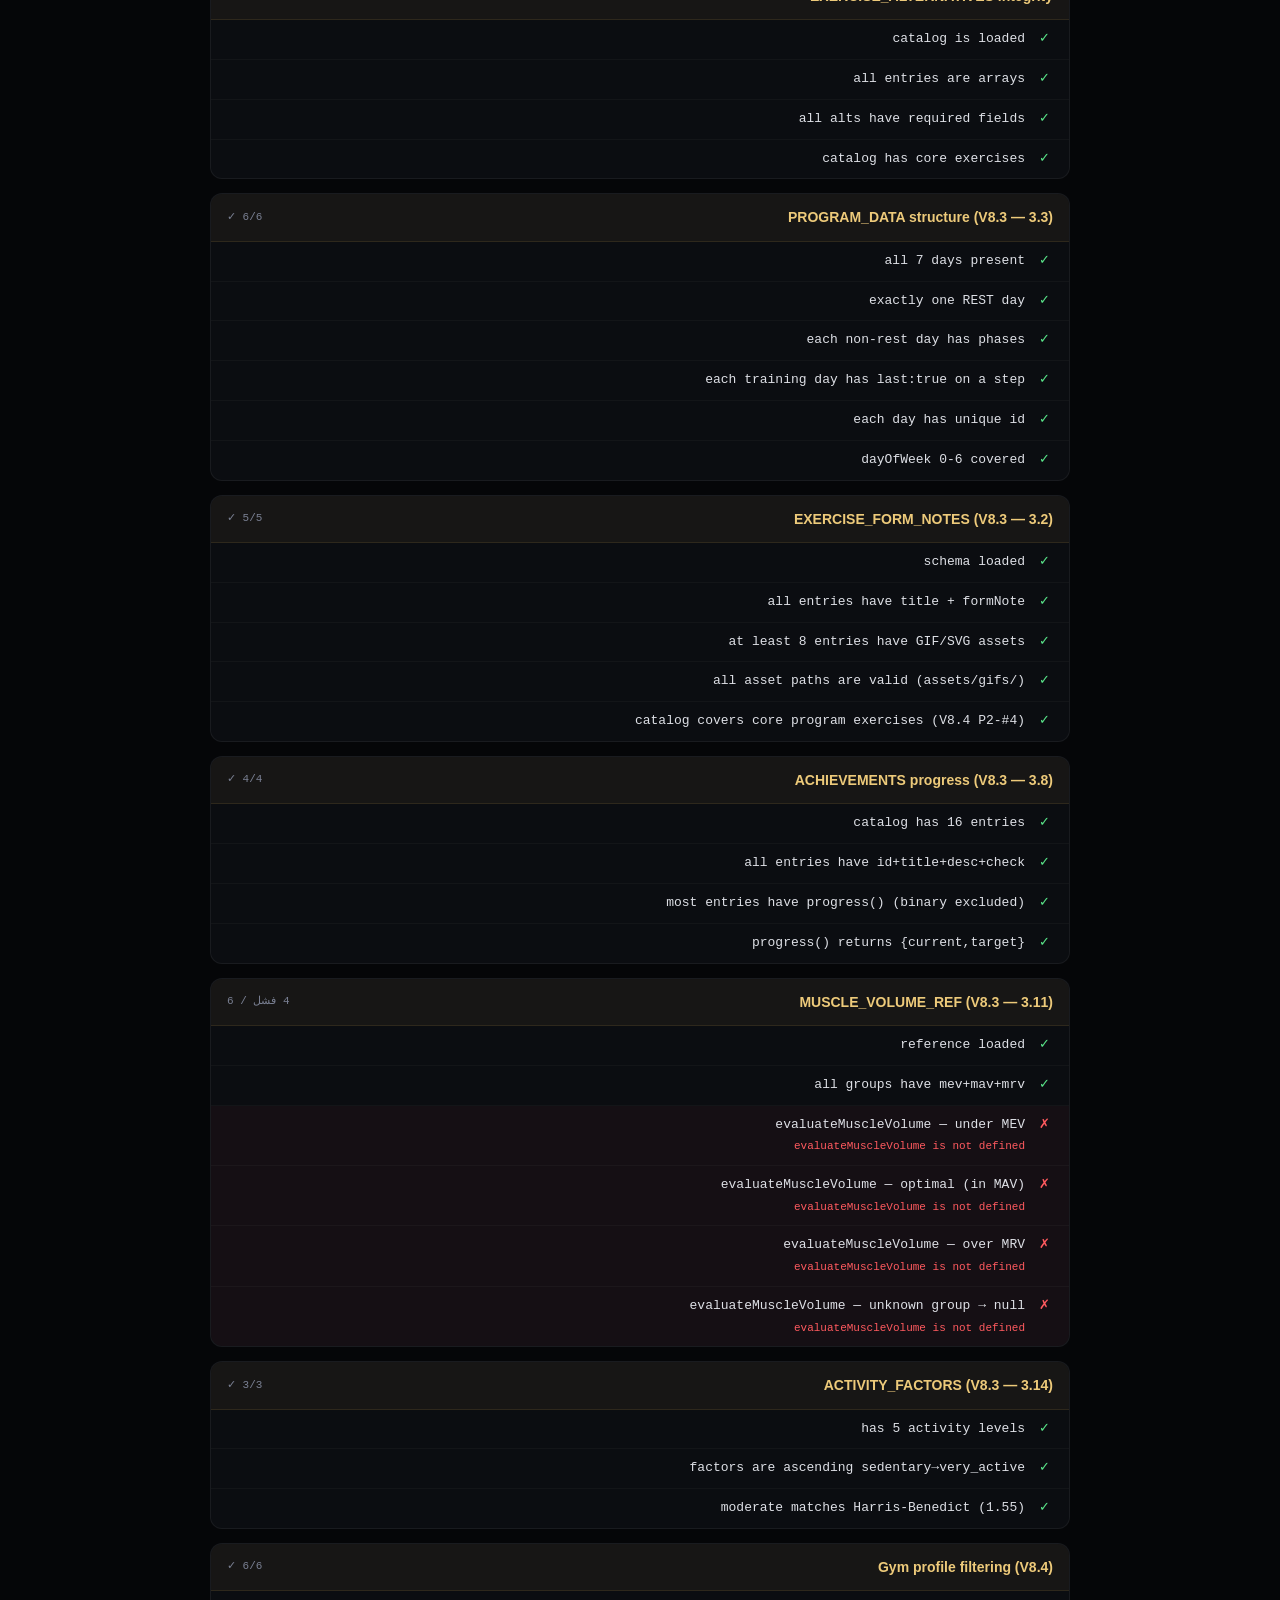
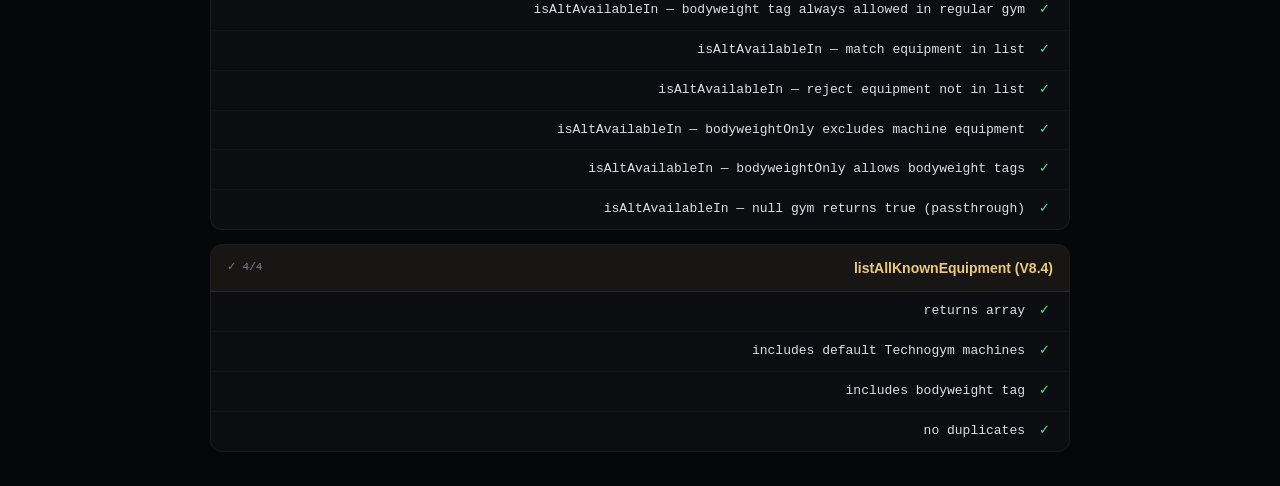
==== commit 1c86783c: "5.9" ====
--- a/test.html
+++ b/test.html
@@ -50,6 +50,7 @@
 <!-- نحمّل ملفات المنطق مباشرة (app.js يحوي ACTIVITY_FACTORS — defensive في DOM) -->
 <script src="js/data.js"></script>
 <script src="js/program-data.js"></script>
+<script src="js/pr-detection.js"></script>
 <script src="js/session.js"></script>
 <script src="js/gyms.js"></script>
 <script src="js/substitutions.js"></script>
